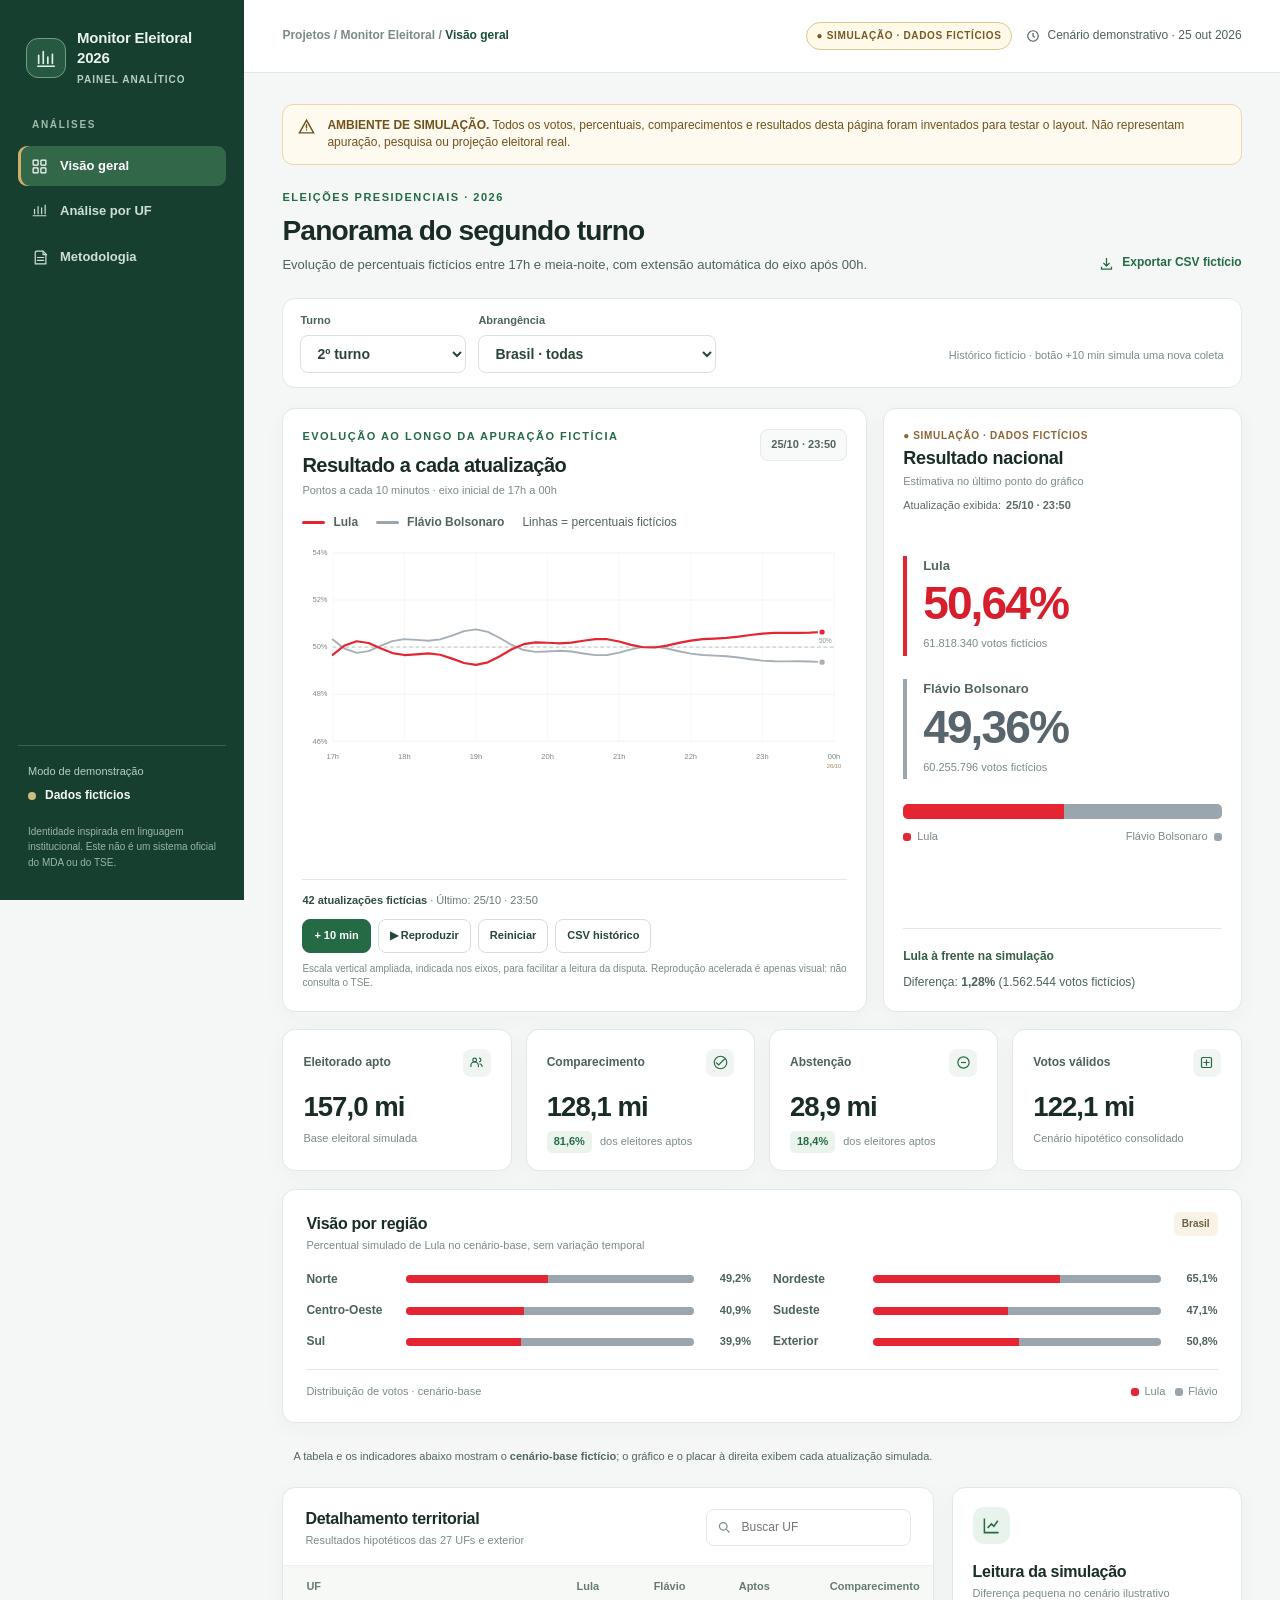
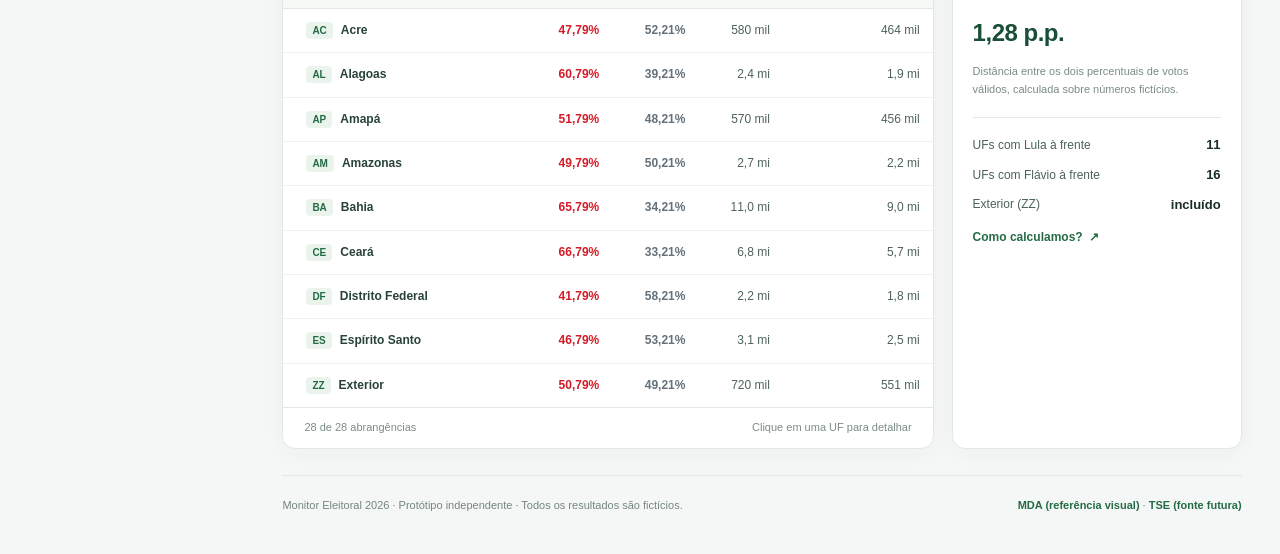
==== site/prototipo-simulacao.html @ 465326cf "feat(ui): protótipo com gráfico temporal e placar lateral, dados fictícios" ====
<!doctype html>
<html lang="pt-BR">
<head>
  <meta charset="utf-8">
  <meta name="viewport" content="width=device-width,initial-scale=1">
  <meta name="color-scheme" content="light">
  <meta name="description" content="Protótipo demonstrativo e independente de painel de simulação eleitoral. Dados totalmente fictícios.">
  <title>Monitor Eleitoral 2026 — Protótipo de simulação</title>
  <style>
    :root {
      --green-950:#103629; --green-900:#173f30; --green-800:#194e37; --green-700:#246b45;
      --green-100:#e8f3eb; --bg:#f5f7f6; --surface:#fff; --ink:#192c26; --ink-2:#4c6259;
      --quiet:#7b8c83; --border:#e0e9e3; --blue:#E52532; --blue-soft:#fff0f1;
      --amber:#9BA5AD; --amber-soft:#f1f3f4; --ochre:#c89845; --warning:#835e24;
      --shadow:0 5px 22px rgba(24,58,42,.035); --radius:13px;
    }
    * { box-sizing:border-box }
    html { scroll-behavior:smooth }
    body { margin:0; background:var(--bg); font-family:Rawline,"Segoe UI",Arial,Helvetica,sans-serif; color:var(--ink); line-height:1.45; font-size:14px; }
    a { color:inherit; }
    button,select,input { font:inherit; }
    button { cursor:pointer; }
    button:focus-visible,select:focus-visible,input:focus-visible,a:focus-visible { outline:3px solid #e0ac45; outline-offset:3px; }
    [hidden] { display:none!important }
    .layout { display:grid; grid-template-columns:244px minmax(0,1fr); min-height:100vh; }
    .sidebar { background:var(--green-900); color:#e9f3ed; padding:28px 18px 20px; position:sticky; top:0; height:100vh; display:flex; flex-direction:column; gap:28px; }
    .brand { display:flex; align-items:center; gap:11px; padding:0 8px; text-decoration:none; }
    .brand-icon { border:1px solid #719f81; background:#275942; border-radius:12px; display:grid; place-items:center; height:40px; width:40px; color:#dff5e5; flex-shrink:0; }
    .brand-name { font-weight:750; font-size:15px; line-height:1.22; letter-spacing:-.2px; }
    .brand-meta { color:#b5cfc0; font-size:10px; font-weight:600; text-transform:uppercase; letter-spacing:1px; margin-top:4px; }
    .nav-group-title { padding:0 14px; font-size:10px; letter-spacing:1.7px; text-transform:uppercase; color:#a1bdab; font-weight:750; margin:3px 0 13px; }
    .nav-items { display:flex; flex-direction:column; gap:5px; }
    .nav-btn { width:100%; display:flex; align-items:center; gap:12px; border:0; border-radius:9px; background:transparent; padding:11px 13px; color:#cfdfd3; text-align:left; transition:background .15s; font-weight:600; font-size:13px; }
    .nav-btn svg { width:17px; height:17px; stroke-width:1.7; flex-shrink:0; }
    .nav-btn:hover { background:#285640; }
    .nav-btn.active { background:#326749; color:white; box-shadow:inset 3px 0 #d0b16a; }
    .side-bottom { margin-top:auto; border-top:1px solid #3b6350; padding:18px 10px 0; }
    .side-tiny { color:#b7d1bf; font-size:11px; margin:0 0 7px; }
    .side-source { display:flex; gap:9px; align-items:center; color:#f6faf7; font-size:12px; font-weight:650; }
    .source-dot { height:8px; width:8px; border-radius:50%; background:#d1bd7c; display:inline-block; }
    .sidebar-foot { font-size:10px; color:#9ab6a5; line-height:1.55; margin-top:19px; }
    .main { min-width:0; }
    .topbar { display:flex; align-items:center; justify-content:space-between; min-height:73px; gap:12px; padding:18px clamp(18px,3vw,42px); background:#fff; border-bottom:1px solid var(--border); }
    .crumb { font-size:12px; color:var(--quiet); font-weight:600; }
    .crumb b { color:var(--green-800); }
    .top-actions { display:flex; align-items:center; gap:14px; flex-wrap:wrap; }
    .mock-pill { border:1px solid #dec78c; background:#fff9e9; color:#785922; padding:6px 10px; border-radius:50px; font-size:10px; font-weight:850; letter-spacing:.65px; white-space:nowrap; }
    .time { display:flex; gap:7px; align-items:center; color:var(--ink-2); font-size:12px; white-space:nowrap; }
    .time svg { width:14px; height:14px; }
    .container { max-width:1540px; margin:0 auto; padding:31px clamp(18px,3vw,42px) 40px; }
    .fake-alert { display:flex; align-items:flex-start; gap:12px; background:#fffaf0; border:1px solid #ebd7aa; padding:12px 15px; border-radius:11px; margin-bottom:25px; color:#70521b; font-size:12px; }
    .fake-alert svg { flex-shrink:0; margin-top:1px; width:17px; height:17px; }
    .fake-alert strong { font-weight:800; }
    .heading-row { display:flex; justify-content:space-between; gap:18px; align-items:end; margin-bottom:23px; }
    .eyebrow { color:var(--green-700); font-size:11px; text-transform:uppercase; letter-spacing:1.5px; font-weight:850; margin:0 0 8px; }
    h1 { font-size:clamp(23px,2.2vw,31px); letter-spacing:-.85px; line-height:1.18; margin:0 0 9px; font-weight:770; }
    .heading-sub { color:var(--ink-2); font-size:13px; margin:0; max-width:680px; }
    .head-link { display:flex; align-items:center; gap:8px; text-decoration:none; color:var(--green-700); font-weight:750; white-space:nowrap; font-size:12px; padding-bottom:3px; }
    .head-link:hover { text-decoration:underline; }
    .filters { display:flex; align-items:end; justify-content:space-between; gap:11px; padding:14px 17px; border:1px solid var(--border); background:#fff; border-radius:var(--radius); margin-bottom:20px; flex-wrap:wrap; }
    .fields { display:flex; flex-wrap:wrap; gap:12px; align-items:end; }
    .field { display:flex; flex-direction:column; gap:6px; }
    .field label { color:var(--ink-2); font-size:11px; font-weight:700; }
    .field select { min-width:166px; border:1px solid #d9e3dc; border-radius:8px; height:38px; padding:0 35px 0 12px; font-weight:650; color:#2a4537; background:#fff; }
    .filter-note { color:var(--quiet); font-size:11px; padding-bottom:9px; text-align:right; }
    .kpi-grid { display:grid; grid-template-columns:repeat(4,minmax(0,1fr)); gap:14px; margin-bottom:18px; }
    .panel { background:var(--surface); border:1px solid var(--border); border-radius:var(--radius); box-shadow:var(--shadow); min-width:0; }
    .kpi { padding:19px 20px 17px; min-height:134px; }
    .kpi-top { display:flex; align-items:center; justify-content:space-between; gap:12px; margin-bottom:14px; }
    .kpi-label { color:var(--ink-2); font-size:12px; font-weight:700; }
    .kpi-icon { width:28px; height:28px; display:grid; place-items:center; background:#f0f5f1; border-radius:8px; color:var(--green-700); }
    .kpi-icon svg { height:15px; width:15px; }
    .kpi-number { font-size:clamp(25px,2.15vw,33px); font-weight:780; letter-spacing:-.95px; font-variant-numeric:tabular-nums; line-height:1.15; }
    .kpi-bottom { margin-top:8px; display:flex; gap:8px; align-items:center; color:var(--quiet); font-size:11px; }
    .mini-pill { background:#eaf4ed; color:#246b45; padding:3px 7px; border-radius:5px; font-weight:800; white-space:nowrap; }
    .upper-grid { display:grid; grid-template-columns:minmax(0,1.48fr) minmax(300px,1fr); gap:18px; margin-bottom:18px; }
    .panel-inner { padding:22px 23px; }
    .section-top { display:flex; align-items:flex-start; justify-content:space-between; gap:12px; margin-bottom:19px; }
    h2 { font-size:16px; margin:0 0 3px; font-weight:770; letter-spacing:-.27px; }
    .subtitle { font-size:11px; color:var(--quiet); margin:0; }
    .tiny-pill { display:inline-flex; align-items:center; gap:5px; color:#6e6142; background:#f9f3e7; padding:5px 8px; border-radius:6px; font-size:10px; font-weight:800; white-space:nowrap; }
    .candidate-compare { display:grid; grid-template-columns:1fr 1fr; gap:19px; margin:26px 0 22px; }
    .candidate { position:relative; padding-left:14px; border-left:3px solid var(--blue); }
    .candidate.flavio { border-color:var(--amber); }
    .candidate-name { color:var(--ink-2); font-size:12px; font-weight:700; margin:0 0 4px; }
    .candidate-pct { font-size:clamp(29px,3.4vw,43px); line-height:1.2; letter-spacing:-1.6px; font-weight:780; font-variant-numeric:tabular-nums; }
    .candidate-votes { font-size:11px; color:var(--quiet); margin-top:5px; }
    .candidate-flash { display:inline-flex; font-size:10px; color:var(--green-700); background:#e8f3eb; border-radius:4px; padding:2px 5px; font-weight:850; margin-left:7px; vertical-align:middle; letter-spacing:0; }
    .share-bar { height:18px; background:#eef2ef; display:flex; overflow:hidden; border-radius:5px; box-shadow:inset 0 0 0 1px #e8eae9; }
    .share-left { height:100%; background:var(--blue); transition:width .35s ease; }
    .share-right { height:100%; background:var(--amber); flex:1; }
    .share-labels { display:flex; justify-content:space-between; margin:8px 0 0; color:var(--quiet); font-size:11px; }
    .share-labels span { display:flex; align-items:center; gap:6px; }
    .legend-dot { width:8px; height:8px; border-radius:3px; display:inline-block; background:var(--blue); }
    .legend-dot.amber { background:var(--amber); }
    .result-footer { margin-top:20px; border-top:1px solid var(--border); padding-top:15px; display:flex; flex-wrap:wrap; gap:12px; justify-content:space-between; color:var(--ink-2); font-size:12px; }
    .lead-note { font-weight:750; color:var(--green-700); }
    .gap-value { font-variant-numeric:tabular-nums; font-weight:750; }
    .region-bars { display:flex; flex-direction:column; gap:17px; margin-top:3px; }
    .region-row { display:grid; grid-template-columns:105px minmax(0,1fr) 69px; gap:12px; align-items:center; }
    .region-name { font-size:12px; font-weight:650; color:var(--ink-2); }
    .region-track { height:8px; border-radius:8px; background:#edf1ee; overflow:hidden; display:flex; }
    .region-track>span { display:block; height:100%; background:var(--blue); }
    .region-track>i { display:block; flex:1; background:var(--amber); }
    .region-pct { font-size:11px; color:var(--ink-2); font-variant-numeric:tabular-nums; text-align:right; font-weight:750; }
    .region-foot { display:flex; gap:8px; align-items:center; justify-content:space-between; margin-top:22px; border-top:1px solid var(--border); padding-top:17px; color:var(--quiet); font-size:11px; }
    .region-dots { display:flex; align-items:center; gap:10px; }
    .region-dots span { display:flex; gap:5px; align-items:center; }
    .bottom-grid { display:grid; grid-template-columns:minmax(0,1fr) 290px; gap:18px; margin-bottom:18px; }
    .table-panel { overflow:hidden; }
    .table-heading { padding:19px 22px 16px; display:flex; gap:15px; justify-content:space-between; align-items:center; }
    .table-actions { display:flex; align-items:center; gap:8px; }
    .search-wrap { display:flex; align-items:center; gap:8px; border:1px solid var(--border); border-radius:8px; background:white; padding:0 10px; height:37px; }
    .search-wrap svg { color:var(--quiet); width:15px; height:15px; }
    .search-wrap input { width:160px; outline:none; border:0; font-size:12px; color:var(--ink); }
    .btn { border:1px solid #cbdacf; color:var(--green-800); background:#fff; border-radius:8px; min-height:37px; padding:0 12px; display:inline-flex; align-items:center; justify-content:center; gap:8px; font-weight:750; font-size:12px; text-decoration:none; white-space:nowrap; }
    .btn:hover { background:#f0f6f1; }
    .btn svg { width:15px; height:15px; }
    .btn-primary { background:var(--green-700); color:#fff; border-color:var(--green-700); }
    .btn-primary:hover { background:var(--green-800); }
    .table-scroll { max-height:442px; overflow:auto; scrollbar-color:#c6d8cc transparent; }
    table { border-collapse:separate; border-spacing:0; width:100%; font-size:12px; }
    thead { position:sticky; top:0; z-index:2; }
    th { white-space:nowrap; text-align:right; background:#f7f9f7; border-top:1px solid #edf0ee; border-bottom:1px solid var(--border); padding:13px 13px; color:#667b70; font-weight:760; font-size:11px; }
    th:first-child,td:first-child { text-align:left; padding-left:23px; }
    td { white-space:nowrap; text-align:right; padding:13px 13px; border-bottom:1px solid #edf0ee; color:var(--ink-2); font-variant-numeric:tabular-nums; }
    tr:last-child td { border-bottom:0; }
    tbody tr { cursor:pointer; }
    tbody tr:hover, tbody tr.is-selected { background:#f3f8f4; }
    tbody tr.is-selected td:first-child { box-shadow:inset 3px 0 var(--green-700); }
    .uf-badge { font-size:10px; color:var(--green-700); background:#eaf3ec; border-radius:4px; padding:3px 6px; font-weight:850; margin-right:8px; }
    .uf-name { color:#284238; font-weight:720; }
    .text-blue { color:#D51B28; font-weight:750; }
    .text-amber { color:#64717A; font-weight:750; }
    .table-end { padding:12px 21px; display:flex; justify-content:space-between; border-top:1px solid var(--border); color:var(--quiet); font-size:11px; }
    .side-card { padding:19px 20px; }
    .info-swatch { width:37px; height:37px; display:grid; place-items:center; border-radius:11px; background:var(--green-100); color:var(--green-700); margin-bottom:16px; }
    .info-swatch svg { width:19px; height:19px; }
    .note-stat { font-size:24px; color:var(--green-800); font-weight:770; margin:14px 0 0; letter-spacing:-.5px; }
    .mini-split { margin-top:15px; display:flex; flex-direction:column; gap:11px; }
    .mini-row { display:flex; gap:8px; align-items:center; justify-content:space-between; color:var(--ink-2); font-size:12px; }
    .mini-row strong { color:var(--ink); font-size:13px; }
    .divider { height:1px; background:var(--border); margin:18px 0; }
    .info-text { color:var(--quiet); font-size:11px; line-height:1.7; }
    .info-link { display:inline-flex; align-items:center; gap:6px; font-size:12px; color:var(--green-700); font-weight:800; border:0; background:none; padding:0; margin-top:14px; }
    .info-link:hover { text-decoration:underline; }
    .footer { display:flex; flex-wrap:wrap; justify-content:space-between; align-items:center; gap:12px; margin-top:26px; color:#74867d; font-size:11px; border-top:1px solid var(--border); padding-top:22px; }
    .footer a { text-decoration:none; color:var(--green-700); font-weight:720; }
    .footer a:hover { text-decoration:underline; }
    .muted-card { border:1px solid #e7ece8; background:#f9fbf9; padding:15px; border-radius:9px; }
    .explainer { display:grid; grid-template-columns:repeat(3,minmax(0,1fr)); gap:15px; }
    .explainer .panel { padding:25px; }
    .number { color:var(--green-700); font-size:11px; font-weight:850; letter-spacing:1.3px; margin-bottom:20px; }
    .explainer h3 { font-size:16px; margin:0 0 10px; }
    .explainer p { font-size:13px; color:var(--ink-2); margin:0; line-height:1.65; }
    .method-note { padding:26px; margin-top:18px; }
    .method-note p { color:var(--ink-2); line-height:1.7; margin:0 0 12px; }
    .method-note code { color:#15573a; background:#edf5ee; border-radius:4px; padding:3px 5px; }
    .view-title { margin-bottom:21px; }
    .view-title h1 { margin-bottom:7px; }
    .table-full .table-scroll { max-height:none; }
    .table-full .table-actions { flex-wrap:wrap; }
    .mobile-nav { display:none; }
    @media(max-width:1240px){ .layout { grid-template-columns:215px minmax(0,1fr); } .bottom-grid { grid-template-columns:1fr; } .side-card { display:grid; grid-template-columns:1fr 1fr; gap:0 24px; align-items:start; } .side-card .info-swatch { display:none; } .side-card h2, .side-card .subtitle { grid-column:1/-1; } .region-row {grid-template-columns:85px minmax(0,1fr) 63px; gap:9px;} }
    @media(max-width:1050px){ .sidebar{display:none} .layout{display:block} .mobile-nav {display:flex; background:var(--green-900); gap:5px; padding:8px 15px; justify-content:center;} .mobile-nav button { flex:1; color:#ddf0e3; padding:10px 5px; font-size:12px; border:0; background:transparent; border-radius:8px; font-weight:700; } .mobile-nav button.active {background:#326749;color:#fff;} .upper-grid{grid-template-columns:1fr 1fr;} }
    @media(max-width:800px){ .kpi-grid {grid-template-columns:repeat(2,minmax(0,1fr));} .upper-grid {grid-template-columns:1fr;} .container{padding-top:23px;} .topbar {min-height:62px;} .heading-row{align-items:start;} .filter-note{padding-bottom:0;} .explainer{grid-template-columns:1fr;} }
    @media(max-width:560px){ .topbar{padding:13px 17px;} .time{display:none;} .container{padding:20px 15px 30px;} .heading-row {display:block;} .head-link {margin-top:13px;} .filters{padding:13px;} .fields{width:100%;} .field{flex:1;} .field select{min-width:0;width:100%;} .field.turn-field { flex-basis:40%; } .field.uf-field {flex-basis:40%;} .filter-note {text-align:left;} .kpi-grid{gap:9px;} .kpi {padding:15px 12px; min-height:120px;} .kpi-number {font-size:26px;} .panel-inner {padding:19px 16px;} .candidate-compare {gap:9px;} .candidate {padding-left:10px;} .candidate-pct{font-size:31px;} .candidate-flash{display:block;width:max-content;margin:4px 0 0;} .table-heading {display:block; padding:18px 16px;} .table-actions {margin-top:14px;} .search-wrap{flex:1;} .search-wrap input{width:100%;} .table-end {gap:15px;} .side-card {display:block;} .footer {font-size:10px;} .heading-sub{font-size:12px;} }
    @media(prefers-reduced-motion:reduce){*,*::before,*::after{transition:none!important; scroll-behavior:auto!important}}

    /* Versão 2 — histórico como elemento principal; resultado à direita */
    .upper-grid.main-focus { grid-template-columns:minmax(0,1.92fr) minmax(325px,.9fr); align-items:stretch; gap:16px; margin-bottom:17px; }
    .timeline-panel,.snapshot-panel { padding:24px 26px 21px; }
    .timeline-panel .section-top { margin-bottom:10px; }
    .timeline-panel h2 { font-size:20px; font-weight:790; letter-spacing:-.5px; }
    .timeline-heading { display:flex; align-items:flex-start; justify-content:space-between; gap:14px; }
    .mini-time { border:1px solid #e6ebe7; background:#f8faf9; color:#52655c; border-radius:8px; padding:7px 10px; white-space:nowrap; font-size:11px; font-weight:700; }
    .timeline-legend { display:flex; flex-wrap:wrap; gap:18px; margin:15px 0 0; align-items:center; color:#52655c; font-size:12px; }
    .timeline-legend .series-label { display:inline-flex; align-items:center; gap:8px; font-weight:720; }
    .series-stroke { width:23px; height:0; border-top:3px solid var(--blue); border-radius:4px; }
    .series-stroke.gray { border-color:var(--amber); }
    .chart-frame { position:relative; margin:8px 0 2px; min-height:338px; user-select:none; }
    #trend-svg { width:100%; height:auto; display:block; overflow:visible; touch-action:pan-y; }
    .chart-tip { position:absolute; z-index:8; min-width:155px; background:#20362d; border-radius:9px; padding:11px 13px; color:#fff; font-size:12px; box-shadow:0 8px 24px #192c2650; pointer-events:none; text-align:left; line-height:1.65; }
    .chart-tip strong { font-size:12px; }
    .chart-tip .red-n { color:#FF6A73; font-weight:800; }
    .chart-tip .gray-n { color:#DDE2E6; font-weight:800; }
    .trend-utilities { display:flex; flex-wrap:wrap; justify-content:space-between; align-items:center; gap:10px; padding-top:13px; border-top:1px solid var(--border); }
    .trend-utilities .update-status { font-size:11px; color:#6a7b72; }
    .trend-utilities .update-status b { color:#314c3e; }
    .timeline-buttons { display:flex; flex-wrap:wrap; gap:7px; }
    .tool-btn { border:1px solid #d5dfd9; background:white; color:#254536; border-radius:8px; padding:8px 11px; font-size:11px; font-weight:760; min-height:34px; transition:background .13s; }
    .tool-btn:hover { background:#edf4ef; }
    .tool-btn.primary { color:#fff; background:var(--green-700); border-color:var(--green-700); }
    .tool-btn.primary:hover { background:var(--green-800); }
    .trend-explain { font-size:10px; color:#7c8b82; margin:9px 0 0; }
    .snapshot-panel { display:flex; flex-direction:column; }
    .snapshot-panel h2 { font-size:18px; }
    .snapshot-time { display:inline-flex; align-items:center; color:#5c6b63; font-size:11px; margin-top:8px; }
    .snapshot-result { display:flex; flex-direction:column; margin-top:22px; gap:0; }
    .snapshot-candidate { border-left:4px solid var(--blue); padding:1px 0 4px 16px; margin-bottom:23px; }
    .snapshot-candidate.flavio { border-color:var(--amber); }
    .snapshot-candidate .candidate-name { color:#53665b; font-size:13px; margin-bottom:3px; }
    .snapshot-candidate .candidate-pct { font-size:clamp(34px,3.6vw,54px); line-height:1.1; letter-spacing:-1.9px; }
    .snapshot-candidate.lula .candidate-pct { color:#D71E2C; }
    .snapshot-candidate.flavio .candidate-pct { color:#59656d; }
    .snapshot-candidate .candidate-votes { font-size:11px; margin-top:7px; }
    .snapshot-panel .share-bar { height:15px; margin-top:2px; }
    .snapshot-panel .share-labels { margin-top:10px; }
    .snapshot-panel .result-footer { display:flex; flex-direction:column; align-items:flex-start; gap:8px; font-size:12px; margin-top:auto; padding-top:19px; }
    .snapshot-panel .lead-note { color:#355e43; }
    .sim-status { margin:0 0 2px; font-size:10px; letter-spacing:.65px; color:#8d6534; font-weight:800; }
    .regions-panel { margin-bottom:18px; }
    .regions-panel .region-bars { display:grid; grid-template-columns:repeat(3,minmax(0,1fr)); column-gap:22px; row-gap:14px; }
    .regions-panel .region-row { grid-template-columns:90px minmax(45px,1fr) 47px; gap:10px; }
    .regions-panel .region-foot { padding-top:14px; margin-top:18px; }
    .regions-panel .section-top { margin-bottom:17px; }
    .kpi-grid { margin-bottom:18px; }
    .data-context { border-radius:8px; background:#f4f7f5; color:#53675c; font-size:11px; padding:8px 11px; margin-bottom:14px; }
    .section-top .small-remark {color:#89968e;font-size:11px;}
    @media(max-width:1350px) {
      .upper-grid.main-focus { grid-template-columns:minmax(0,1.55fr) minmax(300px,.95fr); }
      .timeline-panel,.snapshot-panel { padding:20px 19px; }
      .regions-panel .region-bars {grid-template-columns:repeat(2,minmax(0,1fr));}
    }
    @media(max-width:1050px) {
      .upper-grid.main-focus { grid-template-columns:minmax(0,1.65fr) minmax(285px,1fr); }
      .chart-frame{min-height:auto;}
    }
    @media(max-width:790px) {
      .upper-grid.main-focus {grid-template-columns:1fr;}
      .snapshot-panel .snapshot-result {display:grid;grid-template-columns:1fr 1fr;gap:14px;}
      .snapshot-candidate {margin-bottom:17px;}
      .regions-panel .region-bars {grid-template-columns:1fr 1fr;}
    }
    @media(max-width:560px) {
      .timeline-panel,.snapshot-panel {padding:19px 16px;}
      .chart-frame {margin:9px -6px 3px;}
      .timeline-panel h2 {font-size:18px;}
      .mini-time {display:none;}
      .trend-utilities{align-items:flex-start;}
      .timeline-buttons {width:100%;}
      .timeline-buttons .tool-btn {flex:1;min-height:40px;}
      .regions-panel .region-bars {grid-template-columns:1fr;}
      .snapshot-candidate .candidate-pct {font-size:35px;}
      .snapshot-candidate .candidate-votes {font-size:10px;}
      .snapshot-panel .snapshot-result {gap:9px;}
    }
  </style>
</head>
<body>
  <div class="layout">
    <aside class="sidebar" aria-label="Navegação do projeto">
      <a class="brand" href="#inicio" data-goto="geral" aria-label="Monitor Eleitoral, voltar à visão geral">
        <span class="brand-icon">
          <svg viewBox="0 0 24 24" width="22" height="22" fill="none" stroke="currentColor" stroke-width="1.8" stroke-linecap="round" stroke-linejoin="round" aria-hidden="true"><path d="M4 18V9m5 9V5m5 13v-7m5 7V8"/><path d="M3 21h18"/></svg>
        </span>
        <span><span class="brand-name">Monitor Eleitoral<br>2026</span><span class="brand-meta" style="display:block">Painel analítico</span></span>
      </a>
      <nav aria-label="Páginas do monitor">
        <p class="nav-group-title">Análises</p>
        <div class="nav-items">
          <button class="nav-btn active" type="button" data-view="geral">
            <svg viewBox="0 0 24 24" fill="none" stroke="currentColor" stroke-linecap="round" stroke-linejoin="round" aria-hidden="true"><rect x="3" y="3" width="7" height="7" rx="1"/><rect x="14" y="3" width="7" height="7" rx="1"/><rect x="3" y="14" width="7" height="7" rx="1"/><rect x="14" y="14" width="7" height="7" rx="1"/></svg>
            Visão geral
          </button>
          <button class="nav-btn" type="button" data-view="ufs">
            <svg viewBox="0 0 24 24" fill="none" stroke="currentColor" stroke-linecap="round" stroke-linejoin="round" aria-hidden="true"><path d="M3 18h18M5 15V9m5 6V5m5 10V7m5 8V3"/></svg>
            Análise por UF
          </button>
          <button class="nav-btn" type="button" data-view="metodologia">
            <svg viewBox="0 0 24 24" fill="none" stroke="currentColor" stroke-linecap="round" stroke-linejoin="round" aria-hidden="true"><path d="M8 3h9l4 4v14H6V5a2 2 0 0 1 2-2z"/><path d="M17 3v5h5M9 12h9M9 16h9"/></svg>
            Metodologia
          </button>
        </div>
      </nav>
      <div class="side-bottom">
        <p class="side-tiny">Modo de demonstração</p>
        <span class="side-source"><span class="source-dot"></span> Dados fictícios</span>
        <p class="sidebar-foot">Identidade inspirada em linguagem institucional. Este não é um sistema oficial do MDA ou do TSE.</p>
      </div>
    </aside>

    <div class="main" id="inicio">
      <header class="topbar">
        <div class="crumb">Projetos <span aria-hidden="true">/</span> Monitor Eleitoral <span aria-hidden="true">/</span> <b id="breadcrumb">Visão geral</b></div>
        <div class="top-actions">
          <span class="mock-pill">● SIMULAÇÃO · DADOS FICTÍCIOS</span>
          <span class="time"><svg viewBox="0 0 24 24" fill="none" stroke="currentColor" stroke-width="2" aria-hidden="true"><circle cx="12" cy="12" r="9"/><path d="M12 7v5l3 2"/></svg> Cenário demonstrativo · 25 out 2026</span>
        </div>
      </header>
      <nav class="mobile-nav" aria-label="Navegação móvel">
        <button type="button" class="active" data-view="geral">Visão geral</button>
        <button type="button" data-view="ufs">Por UF</button>
        <button type="button" data-view="metodologia">Metodologia</button>
      </nav>
      <main class="container">
        <div class="fake-alert" role="status">
          <svg viewBox="0 0 24 24" fill="none" stroke="currentColor" stroke-width="2" stroke-linecap="round" aria-hidden="true"><path d="m12 3 10 18H2L12 3z"/><path d="M12 9v5m0 3h.01"/></svg>
          <span><strong>AMBIENTE DE SIMULAÇÃO.</strong> Todos os votos, percentuais, comparecimentos e resultados desta página foram inventados para testar o layout. Não representam apuração, pesquisa ou projeção eleitoral real.</span>
        </div>

        <section class="page-view" id="view-geral" aria-labelledby="title-geral">
          <div class="heading-row">
            <div>
              <p class="eyebrow">Eleições presidenciais · 2026</p>
              <h1 id="title-geral">Panorama do segundo turno</h1>
              <p class="heading-sub">Evolução de percentuais fictícios entre 17h e meia-noite, com extensão automática do eixo após 00h.</p>
            </div>
            <a class="head-link" href="#" id="download-link" data-csv="true">
              <svg viewBox="0 0 24 24" width="15" height="15" fill="none" stroke="currentColor" stroke-width="2" aria-hidden="true"><path d="M12 3v13m-5-5 5 5 5-5M4 17v4h16v-4"/></svg>
              Exportar CSV fictício
            </a>
          </div>
          <div class="filters" role="group" aria-label="Filtros da simulação">
            <div class="fields">
              <div class="field turn-field"><label for="turno">Turno</label><select id="turno"><option value="2">2º turno</option></select></div>
              <div class="field uf-field"><label for="uf">Abrangência</label><select id="uf"><option value="BR">Brasil · todas</option></select></div>
            </div>
            <div class="filter-note">Histórico fictício · botão +10 min simula uma nova coleta</div>
          </div>
          <div class="upper-grid main-focus" aria-label="Painel principal da simulação">
            <article class="panel timeline-panel" aria-labelledby="timeline-title">
              <div class="timeline-heading">
                <div>
                  <p class="eyebrow" style="margin-bottom:6px">Evolução ao longo da apuração fictícia</p>
                  <h2 id="timeline-title">Resultado a cada atualização</h2>
                  <p class="subtitle">Pontos a cada 10 minutos · eixo inicial de 17h a 00h</p>
                </div>
                <span class="mini-time" id="chart-last">25/10 · 23:50</span>
              </div>
              <div class="timeline-legend">
                <span class="series-label"><span class="series-stroke"></span> Lula</span>
                <span class="series-label"><span class="series-stroke gray"></span> Flávio Bolsonaro</span>
                <span class="small-remark">Linhas = percentuais fictícios</span>
              </div>
              <div class="chart-frame" id="trend-wrapper">
                <svg id="trend-svg" viewBox="0 0 940 400" aria-label="Evolução fictícia dos percentuais de ambos os candidatos ao longo da apuração" role="img"></svg>
                <div class="chart-tip" id="trend-tip" hidden></div>
              </div>
              <div class="trend-utilities">
                <span class="update-status"><b id="point-count">42 pontos simulados</b> · Último: <span id="last-update">23:50</span></span>
                <div class="timeline-buttons">
                  <button class="tool-btn primary" id="add-update" type="button" title="Acrescentar uma atualização fictícia de 10 minutos">+ 10 min</button>
                  <button class="tool-btn" id="autoplay" type="button" aria-pressed="false" title="Reprodução acelerada, apenas demonstrativa">▶ Reproduzir</button>
                  <button class="tool-btn" id="reset-trend" type="button">Reiniciar</button>
                  <button class="tool-btn" id="export-trend" type="button">CSV histórico</button>
                </div>
              </div>
              <p class="trend-explain">Escala vertical ampliada, indicada nos eixos, para facilitar a leitura da disputa. Reprodução acelerada é apenas visual: não consulta o TSE.</p>
            </article>
            <article class="panel snapshot-panel" aria-labelledby="comparison-title">
              <div class="section-top">
                <div>
                  <p class="sim-status">● SIMULAÇÃO · DADOS FICTÍCIOS</p>
                  <h2 id="comparison-title">Resultado nacional</h2>
                  <p class="subtitle">Estimativa no último ponto do gráfico</p>
                  <span class="snapshot-time">Atualização exibida: <strong id="snapshot-time" style="margin-left:5px">25/10 · 23:50</strong></span>
                </div>
              </div>
              <div class="snapshot-result">
                <div class="snapshot-candidate lula"><div class="candidate-name">Lula</div><div class="candidate-pct" id="lula-pct">—</div><div class="candidate-votes" id="lula-votes">— votos fictícios</div></div>
                <div class="snapshot-candidate flavio"><div class="candidate-name">Flávio Bolsonaro</div><div class="candidate-pct" id="flavio-pct">—</div><div class="candidate-votes" id="flavio-votes">— votos fictícios</div></div>
              </div>
              <div class="share-bar" role="img" aria-label="Distribuição ilustrativa dos votos válidos" id="share-chart"><span class="share-left" id="share-left" style="width:50%"></span><span class="share-right"></span></div>
              <div class="share-labels"><span><i class="legend-dot"></i> Lula</span><span>Flávio Bolsonaro <i class="legend-dot amber"></i></span></div>
              <div class="result-footer"><span id="leader-label" class="lead-note">—</span><span>Diferença: <span class="gap-value" id="gap-pp">—</span> <span id="gap-votos">(— votos)</span></span></div>
            </article>
          </div>
          <div class="kpi-grid" aria-label="Indicadores de participação eleitoral fictícios">
            <article class="panel kpi"><div class="kpi-top"><span class="kpi-label">Eleitorado apto</span><span class="kpi-icon"><svg viewBox="0 0 24 24" fill="none" stroke="currentColor" stroke-width="1.9" aria-hidden="true"><circle cx="9" cy="8" r="3"/><path d="M3 19v-2a6 6 0 0 1 12 0v2M16 5a3 3 0 0 1 0 6m1 3a5 5 0 0 1 4 5"/></svg></span></div><div class="kpi-number" id="kpi-apt">—</div><div class="kpi-bottom">Base eleitoral simulada</div></article>
            <article class="panel kpi"><div class="kpi-top"><span class="kpi-label">Comparecimento</span><span class="kpi-icon"><svg viewBox="0 0 24 24" fill="none" stroke="currentColor" stroke-width="1.9" aria-hidden="true"><path d="M5 12l4 4L19 6"/><circle cx="12" cy="12" r="10"/></svg></span></div><div class="kpi-number" id="kpi-comparecimento">—</div><div class="kpi-bottom"><span class="mini-pill" id="rate-comp">—</span> dos eleitores aptos</div></article>
            <article class="panel kpi"><div class="kpi-top"><span class="kpi-label">Abstenção</span><span class="kpi-icon"><svg viewBox="0 0 24 24" fill="none" stroke="currentColor" stroke-width="1.9" aria-hidden="true"><circle cx="12" cy="12" r="9"/><path d="M8 12h8"/></svg></span></div><div class="kpi-number" id="kpi-abst">—</div><div class="kpi-bottom"><span class="mini-pill" id="rate-abst">—</span> dos eleitores aptos</div></article>
            <article class="panel kpi"><div class="kpi-top"><span class="kpi-label">Votos válidos</span><span class="kpi-icon"><svg viewBox="0 0 24 24" fill="none" stroke="currentColor" stroke-width="1.9" aria-hidden="true"><rect x="4" y="4" width="16" height="16" rx="2"/><path d="M7 12h10M12 7v10"/></svg></span></div><div class="kpi-number" id="kpi-validos">—</div><div class="kpi-bottom">Cenário hipotético consolidado</div></article>
          </div>
          <article class="panel panel-inner regions-panel" aria-label="Resumo territorial do cenário fixo">
            <div class="section-top"><div><h2>Visão por região</h2><p class="subtitle">Percentual simulado de Lula no cenário-base, sem variação temporal</p></div><span class="tiny-pill">Brasil</span></div>
            <div class="region-bars" id="regions"></div>
            <div class="region-foot"><span>Distribuição de votos · cenário-base</span><span class="region-dots"><span><i class="legend-dot"></i>Lula</span><span><i class="legend-dot amber"></i>Flávio</span></span></div>
          </article>
          <div class="data-context">A tabela e os indicadores abaixo mostram o <b>cenário-base fictício</b>; o gráfico e o placar à direita exibem cada atualização simulada.</div>
          <div class="bottom-grid">
            <section class="panel table-panel" aria-labelledby="table-title"><div class="table-heading"><div><h2 id="table-title">Detalhamento territorial</h2><p class="subtitle">Resultados hipotéticos das 27 UFs e exterior</p></div><div class="table-actions"><div class="search-wrap"><svg viewBox="0 0 24 24" fill="none" stroke="currentColor" stroke-width="2" aria-hidden="true"><circle cx="10" cy="10" r="6"/><path d="m15 15 5 5"/></svg><input id="search-geral" placeholder="Buscar UF" aria-label="Buscar Unidade da Federação"></div></div></div><div class="table-scroll"><table><thead><tr><th>UF</th><th>Lula</th><th>Flávio</th><th>Aptos</th><th>Comparecimento</th></tr></thead><tbody id="tbody-geral"></tbody></table></div><div class="table-end"><span id="table-count">28 abrangências</span><span>Clique em uma UF para detalhar</span></div></section>
            <aside class="panel side-card"><div class="info-swatch"><svg viewBox="0 0 24 24" fill="none" stroke="currentColor" stroke-width="1.9" aria-hidden="true"><path d="M3 3v18h18M7 15l5-5 3 3 5-7"/></svg></div><h2>Leitura da simulação</h2><p class="subtitle">Diferença pequena no cenário ilustrativo</p><p class="note-stat" id="gap-card">— p.p.</p><p class="info-text">Distância entre os dois percentuais de votos válidos, calculada sobre números fictícios.</p><div class="divider"></div><div class="mini-split"><div class="mini-row"><span>UFs com Lula à frente</span><strong id="count-lula">—</strong></div><div class="mini-row"><span>UFs com Flávio à frente</span><strong id="count-flavio">—</strong></div><div class="mini-row"><span>Exterior (ZZ)</span><strong>incluído</strong></div></div><button class="info-link" type="button" data-goto="metodologia">Como calculamos? <span aria-hidden="true">↗</span></button></aside>
          </div>
        </section>

        <section class="page-view" id="view-ufs" hidden aria-labelledby="title-ufs">
          <div class="view-title"><p class="eyebrow">Análise territorial</p><h1 id="title-ufs">Comparação por Unidade da Federação</h1><p class="heading-sub">Pesquise e selecione qualquer UF para consultar os indicadores fictícios da simulação.</p></div>
          <section class="panel table-panel table-full"><div class="table-heading"><div><h2>As 28 abrangências eleitorais</h2><p class="subtitle">Votos válidos fictícios · clique em uma linha para exibir na visão geral</p></div><div class="table-actions"><div class="search-wrap"><svg viewBox="0 0 24 24" fill="none" stroke="currentColor" stroke-width="2" aria-hidden="true"><circle cx="10" cy="10" r="6"/><path d="m15 15 5 5"/></svg><input id="search-ufs" placeholder="Buscar estado / sigla" aria-label="Filtrar tabela de UFs"></div><button class="btn btn-primary" type="button" data-csv="true">Exportar CSV</button></div></div><div class="table-scroll"><table><thead><tr><th>UF</th><th>Lula (%)</th><th>Flávio (%)</th><th>Eleitorado apto</th><th>Comparecimento</th><th>Abstenção</th><th>Votos válidos</th></tr></thead><tbody id="tbody-ufs"></tbody></table></div><div class="table-end"><span id="full-count">28 abrangências</span><span>Simulação independente · dados inteiramente fictícios</span></div></section>
        </section>

        <section class="page-view" id="view-metodologia" hidden aria-labelledby="title-metodologia">
          <div class="view-title"><p class="eyebrow">Transparência e método</p><h1 id="title-metodologia">Metodologia do protótipo</h1><p class="heading-sub">Como os dados fictícios foram gerados e como será a integração com a fonte oficial.</p></div>
          <div class="explainer"><article class="panel"><div class="number">01 / DADOS</div><h3>Cenário 100% fictício</h3><p>Os volumes, percentuais e os pontos históricos de 10 em 10 minutos foram gerados localmente por regras determinísticas para simular uma disputa apertada. Não são resultado eleitoral, pesquisa ou projeção baseada em dados observados.</p></article><article class="panel"><div class="number">02 / CÁLCULOS</div><h3>Totais ponderados</h3><p>Comparecimento + abstenção = eleitorado apto. Os votos válidos são uma fração simulada dos presentes. O cenário-base nacional decorre da soma ponderada das 28 abrangências; o histórico visual usa pequenas oscilações determinísticas em torno desse cenário.</p></article><article class="panel"><div class="number">03 / PRÓXIMA FASE</div><h3>API e homologação</h3><p>A integração futura será em Python, com JSON oficial do TSE, validações e atualização via GitHub Actions. A publicação real dependerá da aprovação dos testes e da metodologia.</p></article></div>
          <div class="panel method-note"><h2>Regras de leitura</h2><p>Este painel é uma demonstração independente de interface. A curva temporal também é inteiramente inventada, com pontos espaçados a cada 10 minutos e extensão além de 00h. A vantagem simulada de Lula não deve ser interpretada como divulgação de vencedor, tendência, intenção de voto ou contagem realizada pelo TSE. A identidade remete a princípios de design institucional, sem usar logotipos ou afirmar endosso do MDA.</p><p><strong>Fórmulas ilustrativas:</strong> <code>comparecimento = eleitorado_apto × taxa_sintética</code> · <code>abstenção = aptos − comparecimento</code> · <code>% candidato = votos_do_candidato / votos_válidos × 100</code></p><p><strong>Origem futura dos dados reais:</strong> <a href="https://resultados.tse.jus.br/oficial/app/index.html" target="_blank" rel="noopener noreferrer">Portal de resultados do TSE</a>. Nenhuma requisição externa é realizada por este protótipo.</p><button type="button" class="btn" data-goto="geral">Voltar à visão geral</button></div>
        </section>

        <footer class="footer" id="footer"><span>Monitor Eleitoral 2026 · Protótipo independente · Todos os resultados são fictícios.</span><span><a href="https://www.gov.br/mda/pt-br" target="_blank" rel="noopener noreferrer">MDA (referência visual)</a> · <a href="https://resultados.tse.jus.br/oficial/app/index.html" target="_blank" rel="noopener noreferrer">TSE (fonte futura)</a></span></footer>
      </main>
    </div>
  </div>
  <script>
    'use strict';
    // Arquivo demonstrativo: todas as entradas e resultados abaixo são inventados.
    // Valores em milhões são pesos sintéticos, não uma cópia de estatísticas oficiais.
    const territories = [
      ['AC','Acre','Norte',.58,.49,.800],['AL','Alagoas','Nordeste',2.36,.62,.810],['AP','Amapá','Norte',.57,.53,.800],
      ['AM','Amazonas','Norte',2.68,.51,.803],['BA','Bahia','Nordeste',11.00,.67,.816],['CE','Ceará','Nordeste',6.83,.68,.828],
      ['DF','Distrito Federal','Centro-Oeste',2.22,.43,.824],['ES','Espírito Santo','Sudeste',3.05,.48,.813],['GO','Goiás','Centro-Oeste',5.10,.42,.821],
      ['MA','Maranhão','Nordeste',5.01,.66,.805],['MT','Mato Grosso','Centro-Oeste',2.45,.41,.821],['MS','Mato Grosso do Sul','Centro-Oeste',2.02,.43,.816],
      ['MG','Minas Gerais','Sudeste',16.12,.506,.822],['PA','Pará','Norte',6.13,.54,.813],['PB','Paraíba','Nordeste',3.13,.65,.822],
      ['PR','Paraná','Sul',8.48,.405,.820],['PE','Pernambuco','Nordeste',7.10,.66,.806],['PI','Piauí','Nordeste',2.57,.69,.815],
      ['RJ','Rio de Janeiro','Sudeste',12.82,.49,.800],['RN','Rio Grande do Norte','Nordeste',2.55,.64,.824],['RS','Rio Grande do Sul','Sul',8.60,.45,.818],
      ['RO','Rondônia','Norte',1.34,.39,.809],['RR','Roraima','Norte',.39,.38,.802],['SC','Santa Catarina','Sul',5.50,.36,.813],
      ['SP','São Paulo','Sudeste',34.80,.47,.820],['SE','Sergipe','Nordeste',1.70,.64,.823],['TO','Tocantins','Norte',1.18,.47,.816],
      ['ZZ','Exterior','Exterior',.72,.52,.765]
    ];
    const raw = territories.map(([uf,name,region,weight,lean,turnout],index)=>{
      const aptos=Math.round(weight*1000000);
      const comparecimento=Math.round(aptos*turnout);
      const abstencao=aptos-comparecimento;
      const rate=0.946+(index%6)*0.004;
      const validos=Math.round(comparecimento*rate);
      return {uf,name,region,aptos,comparecimento,abstencao,validos,lean};
    });
    // Recentrar as participações estaduais para que o agregado ponderado represente uma disputa apertada.
    const targetShare=0.5064;
    const weightedBase=raw.reduce((a,r)=>a+r.validos*r.lean,0)/raw.reduce((a,r)=>a+r.validos,0);
    const shift=targetShare-weightedBase;
    const records=raw.map(r=>{
      const lula=Math.round(r.validos*(r.lean+shift));
      const flavio=r.validos-lula;
      return {...r,lula,flavio,lulaPct:100*lula/r.validos,flavioPct:100*flavio/r.validos};
    });
    const regionOrder=['Norte','Nordeste','Centro-Oeste','Sudeste','Sul','Exterior'];
    const fmtNum = n => Number(n).toLocaleString('pt-BR',{maximumFractionDigits:0});
    const fmtPct = (n,d=2) => Number(n).toLocaleString('pt-BR',{minimumFractionDigits:d,maximumFractionDigits:d})+'%';
    const fmtCompact = n => n >= 1e6 ? (n/1e6).toLocaleString('pt-BR',{minimumFractionDigits:1,maximumFractionDigits:1})+' mi' : n>=1e3 ? (n/1e3).toLocaleString('pt-BR',{minimumFractionDigits:0,maximumFractionDigits:0})+' mil' : fmtNum(n);
    const aggregate = list=>{
      const s=list.reduce((a,r)=>{for(const key of ['aptos','comparecimento','abstencao','validos','lula','flavio'])a[key]+=r[key];return a;},{aptos:0,comparecimento:0,abstencao:0,validos:0,lula:0,flavio:0});
      s.lulaPct=s.validos?100*s.lula/s.validos:0;s.flavioPct=s.validos?100*s.flavio/s.validos:0;return s;
    };
    const country=aggregate(records);

    // Histórico completamente sintético: não representa apuração nem trajetória real.
    const START_MIN = 17 * 60;
    const BASE_END_MIN = 23 * 60 + 50;
    const STEP_MIN = 10;
    let historyMinutes = Array.from({length:(BASE_END_MIN-START_MIN)/STEP_MIN+1},(_,i)=>START_MIN+i*STEP_MIN);
    let playTimer = null;
    const hourLabel = minute => String(Math.floor(minute/60)%24).padStart(2,'0')+':'+String(minute%60).padStart(2,'0');
    const dateLabel = minute => (minute >= 24*60 ? '26/10' : '25/10')+' · '+hourLabel(minute);
    // Reprodutível e converge para 50,64% no último ponto predefinido.
    function chartShare(basePct, minute) {
      if(minute <= BASE_END_MIN) {
        const remaining = (BASE_END_MIN-minute)/(BASE_END_MIN-START_MIN);
        const t = (minute-START_MIN)/60;
        const drift = remaining*(-1.18 + .55*Math.sin(t*2.25+.4)+.27*Math.sin(t*5.3));
        return Math.min(99.5,Math.max(.5,basePct+drift));
      }
      const steps = (minute-BASE_END_MIN)/STEP_MIN;
      return Math.min(99.5,Math.max(.5,basePct+.12*Math.sin(steps*.75)+.045*Math.sin(steps*1.83)));
    }
    function currentData() {
      const base=selected==='BR'?country:aggregate(records.filter(r=>r.uf===selected));
      const minute=historyMinutes[historyMinutes.length-1];
      const lulaPct=chartShare(base.lulaPct,minute);
      const flavioPct=100-lulaPct;
      const lula=Math.round(base.validos*lulaPct/100);
      return {...base,lulaPct,flavioPct,lula,flavio:base.validos-lula,minute};
    }
    // Draw in pure SVG: offline, responsive, no external libraries.
    function renderTimeline() {
      const svg=$('trend-svg');
      const base=selected==='BR'?country:aggregate(records.filter(r=>r.uf===selected));
      const values=historyMinutes.map(minute=>({minute,lula:chartShare(base.lulaPct,minute)}));
      const W=940,H=400,L=53,R=22,T=24,B=51;
      const toMinute=minute=>(minute-START_MIN)/(Math.max(24*60,Math.ceil(values.at(-1).minute/60)*60)-START_MIN)*(W-L-R)+L;
      const endMin=Math.max(24*60,Math.ceil(values.at(-1).minute/60)*60);
      const all=values.flatMap(p=>[p.lula,100-p.lula]);
      const low=Math.max(0,Math.floor((Math.min(...all)-1.65)/2)*2);
      const high=Math.min(100,Math.ceil((Math.max(...all)+1.65)/2)*2);
      const minY=Math.min(low,high-4),maxY=Math.max(high,minY+4);
      const Y=p=>T+(maxY-p)/(maxY-minY)*(H-T-B);
      const X=toMinute;
      const chunks=[];
      for(let i=0;i<=4;i++){
        const pct=minY+(maxY-minY)*i/4,yy=Y(pct);
        chunks.push(`<line x1="${L}" y1="${yy.toFixed(2)}" x2="${W-R}" y2="${yy.toFixed(2)}" stroke="#E5EBE7" stroke-width="1"/><text x="${L-9}" y="${(yy+4).toFixed(2)}" text-anchor="end" fill="#7C8982" font-size="13">${pct.toFixed(pct%1?1:0)}%</text>`);
      }
      for(let minute=START_MIN;minute<=endMin;minute+=60){
        const xx=X(minute);
        chunks.push(`<line x1="${xx.toFixed(2)}" y1="${T}" x2="${xx.toFixed(2)}" y2="${H-B}" stroke="#F0F3F1" stroke-width="1"/>`);
        chunks.push(`<text x="${xx.toFixed(2)}" y="${H-20}" text-anchor="middle" fill="#7C8982" font-size="13">${hourLabel(minute).slice(0,2)}h</text>`);
        if(minute===24*60) chunks.push(`<text x="${xx.toFixed(2)}" y="${H-4}" text-anchor="middle" fill="#A18459" font-size="10">26/10</text>`);
      }
      if(minY<=50 && maxY>=50)chunks.push(`<line x1="${L}" y1="${Y(50)}" x2="${W-R}" y2="${Y(50)}" stroke="#8CA49A" stroke-width="1" stroke-dasharray="6 5"/><text x="${W-R-4}" y="${Y(50)-7}" text-anchor="end" fill="#819189" font-size="11">50%</text>`);
      const lineA=values.map((p,i)=>(i?'L':'M')+X(p.minute).toFixed(2)+','+Y(p.lula).toFixed(2)).join(' ');
      const lineB=values.map((p,i)=>(i?'L':'M')+X(p.minute).toFixed(2)+','+Y(100-p.lula).toFixed(2)).join(' ');
      const latest=values.at(-1);
      chunks.push(`<path d="${lineB}" fill="none" stroke="#A6AFB5" stroke-width="3.3" stroke-linecap="round" stroke-linejoin="round"/>`);
      chunks.push(`<path d="${lineA}" fill="none" stroke="#E52532" stroke-width="3.8" stroke-linecap="round" stroke-linejoin="round"/>`);
      chunks.push(`<circle cx="${X(latest.minute)}" cy="${Y(latest.lula)}" r="6" fill="#E52532" stroke="white" stroke-width="3"/>`);
      chunks.push(`<circle cx="${X(latest.minute)}" cy="${Y(100-latest.lula)}" r="6" fill="#A6AFB5" stroke="white" stroke-width="3"/>`);
      // Interactive inspection: lightweight invisible slots over the chart.
      chunks.push(`<rect x="${L}" y="${T}" width="${W-R-L}" height="${H-B-T}" fill="transparent" id="chart-hit" style="cursor:crosshair"/>`);
      svg.innerHTML=chunks.join('');
      svg.setAttribute('aria-label',`Gráfico sintético de ${values.length} pontos entre ${hourLabel(START_MIN)} e ${hourLabel(latest.minute)}. Último valor: Lula ${fmtPct(latest.lula)}, Flávio Bolsonaro ${fmtPct(100-latest.lula)}. Eixo vertical ampliado entre ${minY}% e ${maxY}%.`);
      $('point-count').textContent=values.length+' atualizações fictícias';
      $('last-update').textContent=dateLabel(latest.minute);
      $('chart-last').textContent=dateLabel(latest.minute);
      const tooltip=$('trend-tip');
      svg.onpointermove=event=>{
        const bounds=svg.getBoundingClientRect();
        const pixel=(event.clientX-bounds.left)*W/bounds.width;
        const index=Math.max(0,Math.min(values.length-1,Math.round((pixel-L)/(W-R-L)*(endMin-START_MIN)/STEP_MIN)));
        const point=values[index];
        tooltip.hidden=false;
        tooltip.innerHTML=`<strong>${dateLabel(point.minute)} · fictício</strong><br><span class="red-n">Lula ${fmtPct(point.lula)}</span><br><span class="gray-n">Flávio ${fmtPct(100-point.lula)}</span>`;
        const x=event.clientX-bounds.left;
        const y=event.clientY-bounds.top;
        tooltip.style.left=Math.min(Math.max(6,x-68),Math.max(6,bounds.width-170))+'px';
        tooltip.style.top=Math.max(12,y-101)+'px';
      };
      svg.onpointerleave=()=>{tooltip.hidden=true};
    }
    function pauseDemo(){
      if(playTimer!==null){clearInterval(playTimer);playTimer=null;}
      $('autoplay').textContent='▶ Reproduzir';
      $('autoplay').setAttribute('aria-pressed','false');
    }
    function nextDemoPoint(){
      historyMinutes.push(historyMinutes.at(-1)+STEP_MIN);
      renderHeader();renderTimeline();
    }
    function toggleAutoplay(){
      if(playTimer!==null){pauseDemo();return;}
      $('autoplay').textContent='Ⅱ Pausar';
      $('autoplay').setAttribute('aria-pressed','true');
      // Reprodução fictícia acelerada: cada segundo representa 10 minutos.
      playTimer=setInterval(nextDemoPoint,1100);
    }
    function resetDemo(){
      pauseDemo();
      historyMinutes=Array.from({length:(BASE_END_MIN-START_MIN)/STEP_MIN+1},(_,i)=>START_MIN+i*STEP_MIN);
      renderHeader();renderTimeline();
    }
    function exportHistoricalCSV(){
      const base=selected==='BR'?country:aggregate(records.filter(r=>r.uf===selected));
      const lines=['abrangencia;data;hora;percentual_lula;percentual_flavio;natureza',...historyMinutes.map(m=>{
        const v=chartShare(base.lulaPct,m);
        return [selected,m>=24*60?'26/10/2026':'25/10/2026',hourLabel(m),v.toFixed(4).replace('.',','),(100-v).toFixed(4).replace('.',','),'SIMULACAO_FICTICIA'].join(';');
      })];
      const blob=new Blob(['\ufeff'+lines.join('\r\n')],{type:'text/csv;charset=utf-8'});
      const u=URL.createObjectURL(blob),a=document.createElement('a');a.href=u;a.download='historico_SIMULADO_'+selected+'.csv';document.body.appendChild(a);a.click();a.remove();setTimeout(()=>URL.revokeObjectURL(u),1000);
    }

    const $=id=>document.getElementById(id);
    let selected='BR';
    let view='geral';
    const setText=(id,text)=>{$(id).textContent=text};
    const escapeHTML=(s)=>String(s).replace(/[&<>"']/g,c=>({'&':'&amp;','<':'&lt;','>':'&gt;','"':'&quot;',"'":'&#39;'}[c]));
    const col=(n,kind)=>kind==='blue'?'text-blue':'text-amber';
    function setRegionBars(){
      $('regions').innerHTML=regionOrder.map(region=>{
        const agg=aggregate(records.filter(r=>r.region===region));
        return `<div class="region-row"><span class="region-name">${escapeHTML(region)}</span><div class="region-track" aria-label="${region}: Lula ${fmtPct(agg.lulaPct)}"><span style="width:${agg.lulaPct.toFixed(3)}%"></span><i></i></div><span class="region-pct">${fmtPct(agg.lulaPct,1)}</span></div>`;
      }).join('');
    }
    function renderHeader(){
      const item=records.find(x=>x.uf===selected);
      const base=selected==='BR'?country:aggregate([item]);
      const d=currentData();
      setText('kpi-apt',fmtCompact(base.aptos));
      setText('kpi-comparecimento',fmtCompact(base.comparecimento));
      setText('kpi-abst',fmtCompact(base.abstencao));
      setText('kpi-validos',fmtCompact(base.validos));
      setText('rate-comp',fmtPct(100*base.comparecimento/base.aptos,1));
      setText('rate-abst',fmtPct(100*base.abstencao/base.aptos,1));
      setText('comparison-title',selected==='BR'?'Resultado nacional':'Resultado · '+item.name);
      setText('snapshot-time',dateLabel(d.minute));
      setText('lula-pct',fmtPct(d.lulaPct));setText('flavio-pct',fmtPct(d.flavioPct));
      setText('lula-votes',fmtNum(d.lula)+' votos fictícios');setText('flavio-votes',fmtNum(d.flavio)+' votos fictícios');
      const leader=d.lula>=d.flavio?'Lula':'Flávio Bolsonaro';
      const margin=Math.abs(d.lulaPct-d.flavioPct);
      setText('leader-label',leader+' à frente na simulação');
      setText('gap-pp',fmtPct(margin));
      setText('gap-votos','('+fmtNum(Math.abs(d.lula-d.flavio))+' votos fictícios)');
      setText('gap-card',margin.toLocaleString('pt-BR',{minimumFractionDigits:2,maximumFractionDigits:2})+' p.p.');
      $('share-left').style.width=d.lulaPct.toFixed(4)+'%';
      $('share-chart').setAttribute('aria-label','Simulação '+(selected==='BR'?'nacional':item.name)+': Lula '+fmtPct(d.lulaPct)+' e Flávio Bolsonaro '+fmtPct(d.flavioPct));
      $('uf').value=selected;
      setText('count-lula',fmtNum(records.filter(r=>r.uf!=='ZZ'&&r.lula>r.flavio).length));
      setText('count-flavio',fmtNum(records.filter(r=>r.uf!=='ZZ'&&r.flavio>r.lula).length));
    }
    function makeRow(r,full){
      const selectedClass=selected===r.uf?' is-selected':'';
      return `<tr tabindex="0" role="button" data-select="${r.uf}" class="${selectedClass.trim()}" aria-label="Mostrar detalhes de ${escapeHTML(r.name)}"><td><span class="uf-badge">${r.uf}</span><span class="uf-name">${escapeHTML(r.name)}</span></td><td class="text-blue">${fmtPct(r.lulaPct)}</td><td class="text-amber">${fmtPct(r.flavioPct)}</td><td>${fmtCompact(r.aptos)}</td><td>${fmtCompact(r.comparecimento)}</td>${full?`<td>${fmtCompact(r.abstencao)}</td><td>${fmtCompact(r.validos)}</td>`:''}</tr>`;
    }
    function renderTable(type){
      const input=type==='geral'?$('search-geral'):$('search-ufs');
      const needle=input.value.trim().toLocaleLowerCase('pt-BR');
      const list=records.filter(r=>r.uf.toLowerCase().includes(needle)||r.name.toLocaleLowerCase('pt-BR').includes(needle));
      $(type==='geral'?'tbody-geral':'tbody-ufs').innerHTML=list.map(r=>makeRow(r,type==='ufs')).join('')||`<tr><td colspan="${type==='ufs'?7:5}" style="text-align:center;padding:25px">Nenhuma UF encontrada</td></tr>`;
      setText(type==='geral'?'table-count':'full-count',list.length+' de 28 abrangências');
    }
    function setView(next){
      view=next;
      for(const page of ['geral','ufs','metodologia'])$('view-'+page).hidden=page!==next;
      document.querySelectorAll('[data-view]').forEach(b=>{
        const on=b.dataset.view===next;
        b.classList.toggle('active',on);
        b.setAttribute('aria-current',on?'page':'false');
      });
      setText('breadcrumb',({geral:'Visão geral',ufs:'Análise por UF',metodologia:'Metodologia'})[next]);
      window.scrollTo({top:0,behavior:'smooth'});
    }
    function selectUF(uf){
      selected=uf;renderHeader();renderTimeline();renderTable('geral');renderTable('ufs');setView('geral');
    }
    function downloadCSV(){
      const header=['uf','nome','regiao','eleitorado_apto','comparecimento','abstencao','votos_validos','votos_lula','votos_flavio','percentual_lula','percentual_flavio','natureza'];
      const lines=[header.join(';'),...records.map(r=>[r.uf,r.name,r.region,r.aptos,r.comparecimento,r.abstencao,r.validos,r.lula,r.flavio,r.lulaPct.toFixed(4).replace('.',','),r.flavioPct.toFixed(4).replace('.',','),'SIMULADO_FICTICIO'].join(';'))];
      const content='\ufeff'+lines.join('\r\n');
      const blob=new Blob([content],{type:'text/csv;charset=utf-8'});
      const url=URL.createObjectURL(blob);const a=document.createElement('a');a.href=url;a.download='monitor_eleitoral_2026_SIMULACAO.csv';document.body.appendChild(a);a.click();a.remove();setTimeout(()=>URL.revokeObjectURL(url),1000);
    }
    function init(){
      const select=$('uf');
      records.sort((a,b)=>a.name.localeCompare(b.name,'pt-BR'));
      records.forEach(r=>{const option=document.createElement('option');option.value=r.uf;option.textContent=r.uf+' · '+r.name;select.appendChild(option)});
      select.addEventListener('change',e=>{selected=e.target.value;renderHeader();renderTimeline();renderTable('geral');renderTable('ufs')});
      document.querySelectorAll('[data-view]').forEach(b=>b.addEventListener('click',()=>setView(b.dataset.view)));
      document.querySelectorAll('[data-goto]').forEach(b=>b.addEventListener('click',e=>{e.preventDefault();setView(b.dataset.goto)}));
      document.querySelectorAll('[data-csv]').forEach(b=>b.addEventListener('click',e=>{e.preventDefault();downloadCSV()}));
      $('search-geral').addEventListener('input',()=>renderTable('geral'));
      $('search-ufs').addEventListener('input',()=>renderTable('ufs'));
      document.addEventListener('click',e=>{const row=e.target.closest('tr[data-select]');if(row)selectUF(row.dataset.select)});
      document.addEventListener('keydown',e=>{const row=e.target.closest('tr[data-select]');if(row&&(e.key==='Enter'||e.key===' ')){e.preventDefault();selectUF(row.dataset.select)}});
      $('add-update').addEventListener('click',nextDemoPoint);
      $('autoplay').addEventListener('click',toggleAutoplay);
      $('reset-trend').addEventListener('click',resetDemo);
      $('export-trend').addEventListener('click',exportHistoricalCSV);
      setRegionBars();renderHeader();renderTimeline();renderTable('geral');renderTable('ufs');
      console.info('Dados de SIMULAÇÃO apenas. Votos nacionais fictícios:',country.lulaPct.toFixed(3),country.flavioPct.toFixed(3),'Total de UFs:',records.length);
    }
    init();
  </script>
</body>
</html>
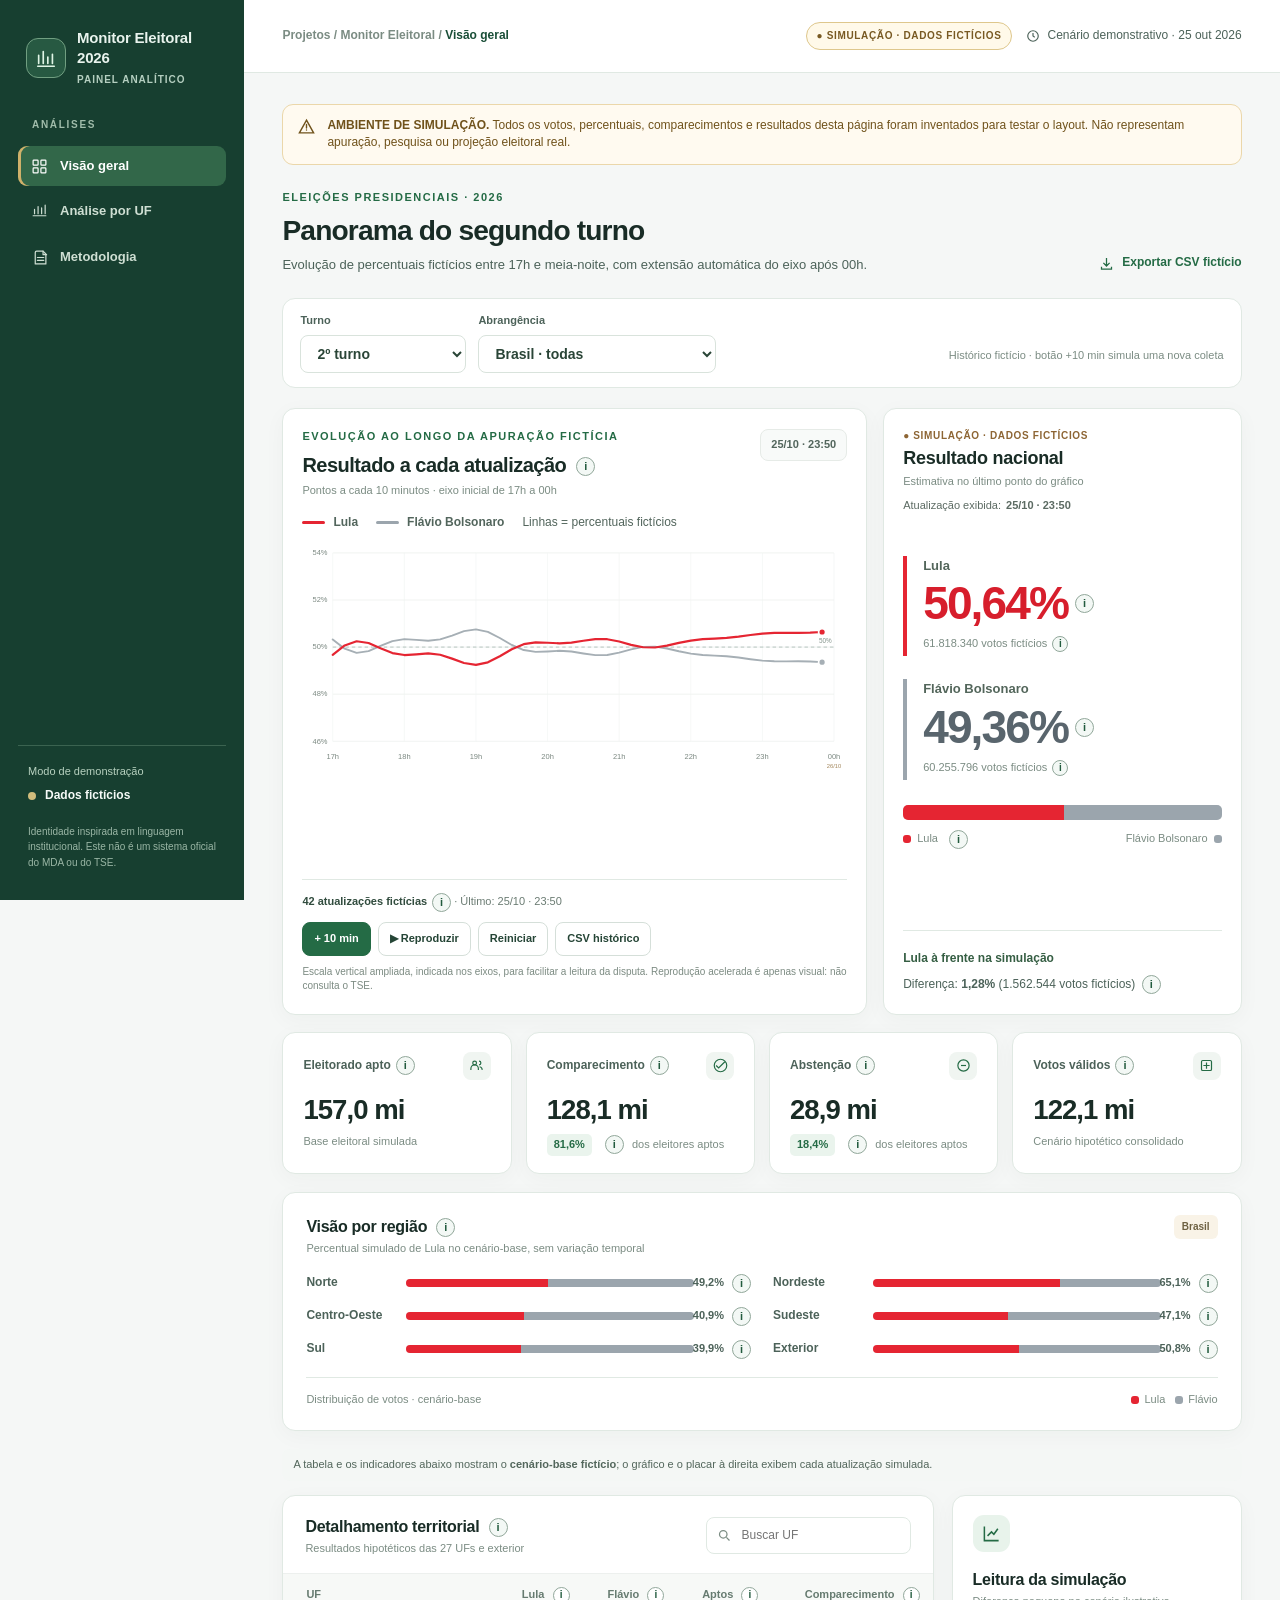
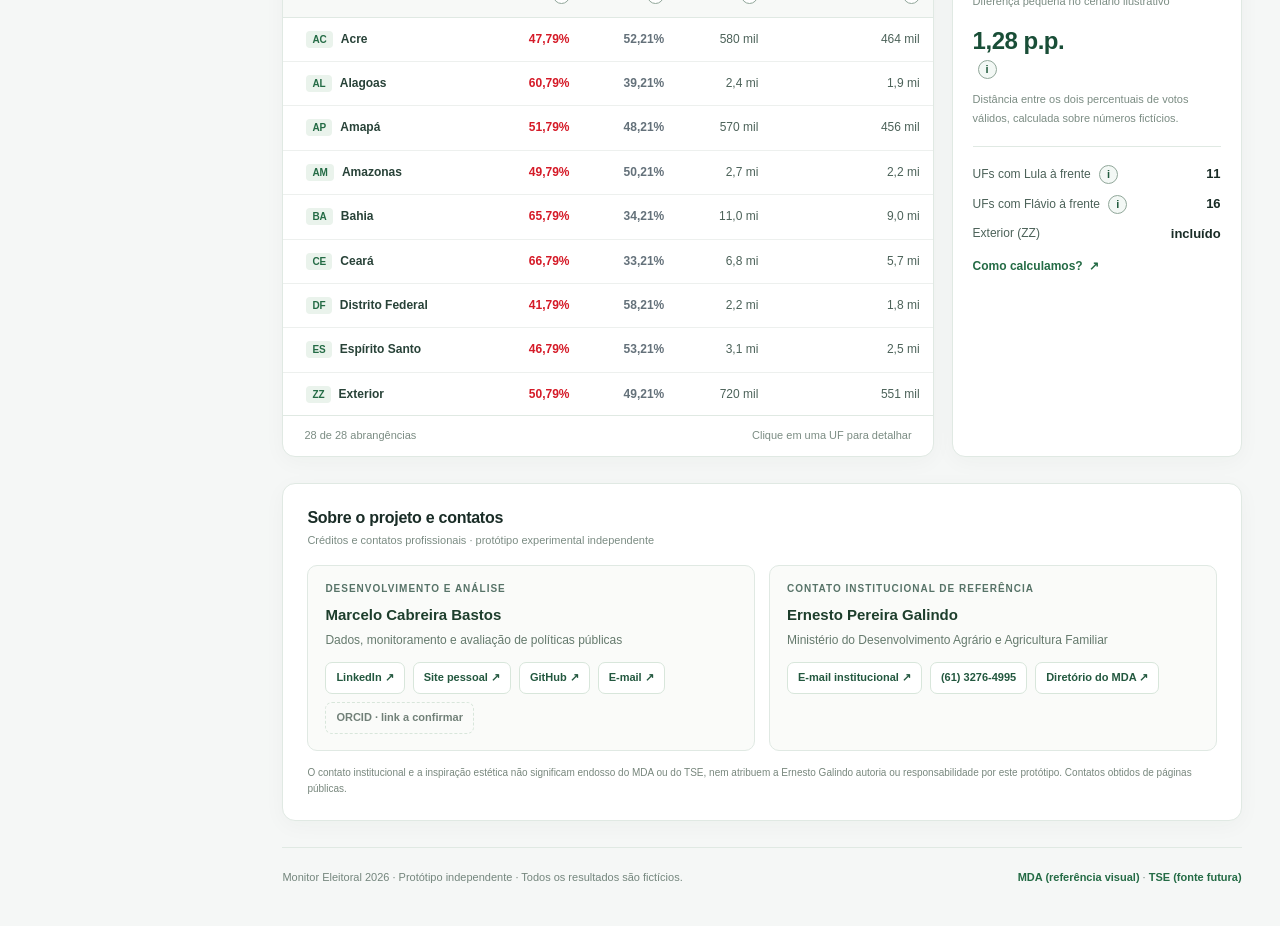
==== commit 52efb1fc: "feat(ui): adiciona contatos profissionais e metodologia interativa dos indicadores" ====
--- a/site/prototipo-simulacao.html
+++ b/site/prototipo-simulacao.html
@@ -245,6 +245,56 @@
       .snapshot-candidate .candidate-votes {font-size:10px;}
       .snapshot-panel .snapshot-result {gap:9px;}
     }
+
+/* V3: transparência das fórmulas e contatos profissionais verificados. */
+.info-trigger {
+  display:inline-flex; flex:0 0 auto; align-items:center; justify-content:center;
+  width:19px; height:19px; padding:0; margin-left:5px; border:1px solid #91a79a;
+  border-radius:50%; background:#f3f8f5; color:#225b3e;
+  font-size:11px; font-family:Arial,sans-serif; font-weight:800; line-height:1;
+  vertical-align:middle; cursor:pointer; transition:background .14s,border-color .14s;
+}
+.info-trigger:hover { color:#fff; background:#246b45; border-color:#246b45; }
+.info-trigger:focus-visible { outline:3px solid #d19c31; outline-offset:2px; }
+.info-trigger.small { width:17px; height:17px; font-size:10px; margin-left:4px; }
+.candidate-pct-row {display:flex;align-items:center;gap:7px;flex-wrap:wrap}
+.candidate-pct-row .info-trigger { margin-left:0; }
+.candidate-votes .info-trigger {width:16px;height:16px;font-size:10px;vertical-align:middle}
+.kpi-label {display:inline-flex;align-items:center;gap:3px;flex-wrap:wrap}
+.kpi-label .info-trigger {margin-left:2px}
+.region-pct {display:flex;justify-content:flex-end;align-items:center;gap:3px}
+.region-pct .info-trigger {min-width:17px}
+th .info-trigger {width:17px;height:17px;font-size:10px;background:#fff}
+.snapshot-panel .section-top h2 .info-trigger{transform:translateY(-2px)}
+.result-footer .info-trigger {margin-left:3px}
+.method-dialog { border:1px solid #d9e5dc; padding:0; border-radius:15px; width:min(520px,calc(100% - 28px)); max-height:min(83vh,690px); box-shadow:0 24px 80px #132b2050; color:var(--ink); }
+.method-dialog::backdrop {background:#0d2518a8;backdrop-filter:blur(2px)}
+.method-head {display:flex;justify-content:space-between;align-items:start;gap:18px;padding:22px 24px 14px;background:#f5f9f6;border-bottom:1px solid #e0e9e3}
+.method-head .eyebrow{margin-bottom:8px}
+.method-head h2 {font-size:20px;margin:0}
+.close-dialog{font-size:22px;border:1px solid #d5e0d7;background:#fff;color:#2a493a;line-height:1;width:34px;height:34px;border-radius:9px;cursor:pointer}
+.method-body{padding:20px 24px 24px;font-size:13px;line-height:1.65}
+.method-body h3{font-size:12px;margin:0 0 6px;color:#4c6259;letter-spacing:.4px;text-transform:uppercase}
+.method-formula{background:#f2f6f3;border:1px solid #dbe6de;border-radius:9px;color:#153d2a;padding:12px 13px;margin:8px 0 19px;font:600 13px/1.65 ui-monospace,SFMono-Regular,Consolas,monospace;white-space:pre-wrap;overflow-wrap:anywhere}
+.method-body p{margin:0 0 17px}
+.method-disclaimer{font-size:12px;color:#78612e;background:#fff9eb;border:1px solid #ead8ad;border-radius:8px;padding:11px 12px}
+.credits {margin-top:26px;padding:22px 24px 24px}
+.credits-heading {margin-bottom:16px}
+.credits-heading h2{font-size:16px;margin-bottom:4px}
+.credits-grid{display:grid;grid-template-columns:repeat(2,minmax(0,1fr));gap:14px}
+.credit-card{background:#fafbf9;border:1px solid #e0e9e3;border-radius:10px;padding:16px 17px;min-width:0}
+.credit-role{color:#577368;font-size:10px;font-weight:850;letter-spacing:1px;text-transform:uppercase;margin:0 0 8px}
+.credit-name{margin:0;font-size:15px;font-weight:750;color:#1d3e2c}
+.credit-description{color:#657a6d;font-size:12px;margin:6px 0 13px}
+.credit-links{display:flex;flex-wrap:wrap;gap:8px}
+.credit-links a,.credit-pending{display:inline-flex;align-items:center;text-decoration:none;padding:7px 10px;font-size:11px;font-weight:700;color:#23583f;background:#fff;border:1px solid #d8e6db;border-radius:7px}
+.credit-links a:hover{background:#eaf4ed;text-decoration:underline}
+.credit-pending{color:#718078;border-style:dashed;background:transparent;cursor:default}
+.credit-quiet{margin:14px 0 0;color:#78877d;font-size:10px;line-height:1.55}
+.method-intro{margin-top:16px;border:1px solid #e1e9e3;border-radius:10px;padding:15px;background:#fafbf9}
+.method-intro h3{margin:0 0 7px}
+.method-intro p{margin:0;color:#53675c;line-height:1.55}
+@media(max-width:670px){.credits-grid{grid-template-columns:1fr}.credits{padding:19px 16px}.credit-card{padding:14px}.method-head{padding:17px 18px 12px}.method-body{padding:18px}.info-trigger{width:20px;height:20px}}
   </style>
 </head>
 <body>
@@ -323,7 +373,7 @@
               <div class="timeline-heading">
                 <div>
                   <p class="eyebrow" style="margin-bottom:6px">Evolução ao longo da apuração fictícia</p>
-                  <h2 id="timeline-title">Resultado a cada atualização</h2>
+                  <h2 id="timeline-title">Resultado a cada atualização <button type="button" class="info-trigger" data-method="timeline" aria-label="Metodologia da série temporal fictícia" title="Metodologia da série temporal fictícia">i</button></h2>
                   <p class="subtitle">Pontos a cada 10 minutos · eixo inicial de 17h a 00h</p>
                 </div>
                 <span class="mini-time" id="chart-last">25/10 · 23:50</span>
@@ -338,7 +388,7 @@
                 <div class="chart-tip" id="trend-tip" hidden></div>
               </div>
               <div class="trend-utilities">
-                <span class="update-status"><b id="point-count">42 pontos simulados</b> · Último: <span id="last-update">23:50</span></span>
+                <span class="update-status"><b id="point-count">42 pontos simulados</b><button type="button" class="info-trigger" data-method="updates" aria-label="Contagem e horários das atualizações" title="Contagem e horários das atualizações">i</button> · Último: <span id="last-update">23:50</span></span>
                 <div class="timeline-buttons">
                   <button class="tool-btn primary" id="add-update" type="button" title="Acrescentar uma atualização fictícia de 10 minutos">+ 10 min</button>
                   <button class="tool-btn" id="autoplay" type="button" aria-pressed="false" title="Reprodução acelerada, apenas demonstrativa">▶ Reproduzir</button>
@@ -352,53 +402,98 @@
               <div class="section-top">
                 <div>
                   <p class="sim-status">● SIMULAÇÃO · DADOS FICTÍCIOS</p>
-                  <h2 id="comparison-title">Resultado nacional</h2>
+                  <h2 id="comparison-title">Resultado nacional <button type="button" class="info-trigger" data-method="national" aria-label="Cálculo da estimativa nacional e por UF" title="Cálculo da estimativa nacional e por UF">i</button></h2>
                   <p class="subtitle">Estimativa no último ponto do gráfico</p>
                   <span class="snapshot-time">Atualização exibida: <strong id="snapshot-time" style="margin-left:5px">25/10 · 23:50</strong></span>
                 </div>
               </div>
               <div class="snapshot-result">
-                <div class="snapshot-candidate lula"><div class="candidate-name">Lula</div><div class="candidate-pct" id="lula-pct">—</div><div class="candidate-votes" id="lula-votes">— votos fictícios</div></div>
-                <div class="snapshot-candidate flavio"><div class="candidate-name">Flávio Bolsonaro</div><div class="candidate-pct" id="flavio-pct">—</div><div class="candidate-votes" id="flavio-votes">— votos fictícios</div></div>
+                <div class="snapshot-candidate lula"><div class="candidate-name">Lula</div><div class="candidate-pct-row"><div class="candidate-pct" id="lula-pct">—</div><button type="button" class="info-trigger" data-method="candidate_share" aria-label="Cálculo do percentual de Lula" title="Cálculo do percentual de Lula">i</button></div><div class="candidate-votes"><span id="lula-votes">— votos fictícios</span><button type="button" class="info-trigger" data-method="candidate_votes" aria-label="Cálculo dos votos fictícios de Lula" title="Cálculo dos votos fictícios de Lula">i</button></div></div>
+                <div class="snapshot-candidate flavio"><div class="candidate-name">Flávio Bolsonaro</div><div class="candidate-pct-row"><div class="candidate-pct" id="flavio-pct">—</div><button type="button" class="info-trigger" data-method="candidate_share" aria-label="Cálculo do percentual de Flávio Bolsonaro" title="Cálculo do percentual de Flávio Bolsonaro">i</button></div><div class="candidate-votes"><span id="flavio-votes">— votos fictícios</span><button type="button" class="info-trigger" data-method="candidate_votes" aria-label="Cálculo dos votos fictícios de Flávio Bolsonaro" title="Cálculo dos votos fictícios de Flávio Bolsonaro">i</button></div></div>
               </div>
               <div class="share-bar" role="img" aria-label="Distribuição ilustrativa dos votos válidos" id="share-chart"><span class="share-left" id="share-left" style="width:50%"></span><span class="share-right"></span></div>
-              <div class="share-labels"><span><i class="legend-dot"></i> Lula</span><span>Flávio Bolsonaro <i class="legend-dot amber"></i></span></div>
-              <div class="result-footer"><span id="leader-label" class="lead-note">—</span><span>Diferença: <span class="gap-value" id="gap-pp">—</span> <span id="gap-votos">(— votos)</span></span></div>
+              <div class="share-labels"><span><i class="legend-dot"></i> Lula <button type="button" class="info-trigger" data-method="share_bar" aria-label="Metodologia da barra de proporção" title="Metodologia da barra de proporção">i</button></span><span>Flávio Bolsonaro <i class="legend-dot amber"></i></span></div>
+              <div class="result-footer"><span id="leader-label" class="lead-note">—</span><span>Diferença: <span class="gap-value" id="gap-pp">—</span> <span id="gap-votos">(— votos)</span> <button type="button" class="info-trigger" data-method="difference" aria-label="Metodologia da diferença em pontos percentuais e em votos" title="Metodologia da diferença em pontos percentuais e em votos">i</button></span></div>
             </article>
           </div>
           <div class="kpi-grid" aria-label="Indicadores de participação eleitoral fictícios">
-            <article class="panel kpi"><div class="kpi-top"><span class="kpi-label">Eleitorado apto</span><span class="kpi-icon"><svg viewBox="0 0 24 24" fill="none" stroke="currentColor" stroke-width="1.9" aria-hidden="true"><circle cx="9" cy="8" r="3"/><path d="M3 19v-2a6 6 0 0 1 12 0v2M16 5a3 3 0 0 1 0 6m1 3a5 5 0 0 1 4 5"/></svg></span></div><div class="kpi-number" id="kpi-apt">—</div><div class="kpi-bottom">Base eleitoral simulada</div></article>
-            <article class="panel kpi"><div class="kpi-top"><span class="kpi-label">Comparecimento</span><span class="kpi-icon"><svg viewBox="0 0 24 24" fill="none" stroke="currentColor" stroke-width="1.9" aria-hidden="true"><path d="M5 12l4 4L19 6"/><circle cx="12" cy="12" r="10"/></svg></span></div><div class="kpi-number" id="kpi-comparecimento">—</div><div class="kpi-bottom"><span class="mini-pill" id="rate-comp">—</span> dos eleitores aptos</div></article>
-            <article class="panel kpi"><div class="kpi-top"><span class="kpi-label">Abstenção</span><span class="kpi-icon"><svg viewBox="0 0 24 24" fill="none" stroke="currentColor" stroke-width="1.9" aria-hidden="true"><circle cx="12" cy="12" r="9"/><path d="M8 12h8"/></svg></span></div><div class="kpi-number" id="kpi-abst">—</div><div class="kpi-bottom"><span class="mini-pill" id="rate-abst">—</span> dos eleitores aptos</div></article>
-            <article class="panel kpi"><div class="kpi-top"><span class="kpi-label">Votos válidos</span><span class="kpi-icon"><svg viewBox="0 0 24 24" fill="none" stroke="currentColor" stroke-width="1.9" aria-hidden="true"><rect x="4" y="4" width="16" height="16" rx="2"/><path d="M7 12h10M12 7v10"/></svg></span></div><div class="kpi-number" id="kpi-validos">—</div><div class="kpi-bottom">Cenário hipotético consolidado</div></article>
+            <article class="panel kpi"><div class="kpi-top"><span class="kpi-label">Eleitorado apto <button type="button" class="info-trigger" data-method="electorate" aria-label="Como é calculado Eleitorado apto" title="Como é calculado Eleitorado apto">i</button></span><span class="kpi-icon"><svg viewBox="0 0 24 24" fill="none" stroke="currentColor" stroke-width="1.9" aria-hidden="true"><circle cx="9" cy="8" r="3"/><path d="M3 19v-2a6 6 0 0 1 12 0v2M16 5a3 3 0 0 1 0 6m1 3a5 5 0 0 1 4 5"/></svg></span></div><div class="kpi-number" id="kpi-apt">—</div><div class="kpi-bottom">Base eleitoral simulada</div></article>
+            <article class="panel kpi"><div class="kpi-top"><span class="kpi-label">Comparecimento <button type="button" class="info-trigger" data-method="turnout" aria-label="Como é calculado Comparecimento" title="Como é calculado Comparecimento">i</button></span><span class="kpi-icon"><svg viewBox="0 0 24 24" fill="none" stroke="currentColor" stroke-width="1.9" aria-hidden="true"><path d="M5 12l4 4L19 6"/><circle cx="12" cy="12" r="10"/></svg></span></div><div class="kpi-number" id="kpi-comparecimento">—</div><div class="kpi-bottom"><span class="mini-pill" id="rate-comp">—</span><button type="button" class="info-trigger" data-method="turnout_rate" aria-label="Cálculo da taxa de comparecimento" title="Cálculo da taxa de comparecimento">i</button> dos eleitores aptos</div></article>
+            <article class="panel kpi"><div class="kpi-top"><span class="kpi-label">Abstenção <button type="button" class="info-trigger" data-method="abstention" aria-label="Como é calculado Abstenção" title="Como é calculado Abstenção">i</button></span><span class="kpi-icon"><svg viewBox="0 0 24 24" fill="none" stroke="currentColor" stroke-width="1.9" aria-hidden="true"><circle cx="12" cy="12" r="9"/><path d="M8 12h8"/></svg></span></div><div class="kpi-number" id="kpi-abst">—</div><div class="kpi-bottom"><span class="mini-pill" id="rate-abst">—</span><button type="button" class="info-trigger" data-method="abstention_rate" aria-label="Cálculo da taxa de abstenção" title="Cálculo da taxa de abstenção">i</button> dos eleitores aptos</div></article>
+            <article class="panel kpi"><div class="kpi-top"><span class="kpi-label">Votos válidos <button type="button" class="info-trigger" data-method="valid_votes" aria-label="Como é calculado Votos válidos" title="Como é calculado Votos válidos">i</button></span><span class="kpi-icon"><svg viewBox="0 0 24 24" fill="none" stroke="currentColor" stroke-width="1.9" aria-hidden="true"><rect x="4" y="4" width="16" height="16" rx="2"/><path d="M7 12h10M12 7v10"/></svg></span></div><div class="kpi-number" id="kpi-validos">—</div><div class="kpi-bottom">Cenário hipotético consolidado</div></article>
           </div>
           <article class="panel panel-inner regions-panel" aria-label="Resumo territorial do cenário fixo">
-            <div class="section-top"><div><h2>Visão por região</h2><p class="subtitle">Percentual simulado de Lula no cenário-base, sem variação temporal</p></div><span class="tiny-pill">Brasil</span></div>
+            <div class="section-top"><div><h2>Visão por região <button type="button" class="info-trigger" data-method="region" aria-label="Cálculo dos percentuais por região" title="Cálculo dos percentuais por região">i</button></h2><p class="subtitle">Percentual simulado de Lula no cenário-base, sem variação temporal</p></div><span class="tiny-pill">Brasil</span></div>
             <div class="region-bars" id="regions"></div>
             <div class="region-foot"><span>Distribuição de votos · cenário-base</span><span class="region-dots"><span><i class="legend-dot"></i>Lula</span><span><i class="legend-dot amber"></i>Flávio</span></span></div>
           </article>
           <div class="data-context">A tabela e os indicadores abaixo mostram o <b>cenário-base fictício</b>; o gráfico e o placar à direita exibem cada atualização simulada.</div>
           <div class="bottom-grid">
-            <section class="panel table-panel" aria-labelledby="table-title"><div class="table-heading"><div><h2 id="table-title">Detalhamento territorial</h2><p class="subtitle">Resultados hipotéticos das 27 UFs e exterior</p></div><div class="table-actions"><div class="search-wrap"><svg viewBox="0 0 24 24" fill="none" stroke="currentColor" stroke-width="2" aria-hidden="true"><circle cx="10" cy="10" r="6"/><path d="m15 15 5 5"/></svg><input id="search-geral" placeholder="Buscar UF" aria-label="Buscar Unidade da Federação"></div></div></div><div class="table-scroll"><table><thead><tr><th>UF</th><th>Lula</th><th>Flávio</th><th>Aptos</th><th>Comparecimento</th></tr></thead><tbody id="tbody-geral"></tbody></table></div><div class="table-end"><span id="table-count">28 abrangências</span><span>Clique em uma UF para detalhar</span></div></section>
-            <aside class="panel side-card"><div class="info-swatch"><svg viewBox="0 0 24 24" fill="none" stroke="currentColor" stroke-width="1.9" aria-hidden="true"><path d="M3 3v18h18M7 15l5-5 3 3 5-7"/></svg></div><h2>Leitura da simulação</h2><p class="subtitle">Diferença pequena no cenário ilustrativo</p><p class="note-stat" id="gap-card">— p.p.</p><p class="info-text">Distância entre os dois percentuais de votos válidos, calculada sobre números fictícios.</p><div class="divider"></div><div class="mini-split"><div class="mini-row"><span>UFs com Lula à frente</span><strong id="count-lula">—</strong></div><div class="mini-row"><span>UFs com Flávio à frente</span><strong id="count-flavio">—</strong></div><div class="mini-row"><span>Exterior (ZZ)</span><strong>incluído</strong></div></div><button class="info-link" type="button" data-goto="metodologia">Como calculamos? <span aria-hidden="true">↗</span></button></aside>
+            <section class="panel table-panel" aria-labelledby="table-title"><div class="table-heading"><div><h2 id="table-title">Detalhamento territorial <button type="button" class="info-trigger" data-method="territory" aria-label="Metodologia dos dados por UF" title="Metodologia dos dados por UF">i</button></h2><p class="subtitle">Resultados hipotéticos das 27 UFs e exterior</p></div><div class="table-actions"><div class="search-wrap"><svg viewBox="0 0 24 24" fill="none" stroke="currentColor" stroke-width="2" aria-hidden="true"><circle cx="10" cy="10" r="6"/><path d="m15 15 5 5"/></svg><input id="search-geral" placeholder="Buscar UF" aria-label="Buscar Unidade da Federação"></div></div></div><div class="table-scroll"><table><thead><tr><th>UF</th><th>Lula <button type="button" class="info-trigger" data-method="territory" aria-label="Cálculo percentual territorial" title="Cálculo percentual territorial">i</button></th><th>Flávio <button type="button" class="info-trigger" data-method="territory" aria-label="Cálculo percentual territorial" title="Cálculo percentual territorial">i</button></th><th>Aptos <button type="button" class="info-trigger" data-method="electorate" aria-label="Origem do eleitorado fictício" title="Origem do eleitorado fictício">i</button></th><th>Comparecimento <button type="button" class="info-trigger" data-method="turnout" aria-label="Cálculo do comparecimento fictício" title="Cálculo do comparecimento fictício">i</button></th></tr></thead><tbody id="tbody-geral"></tbody></table></div><div class="table-end"><span id="table-count">28 abrangências</span><span>Clique em uma UF para detalhar</span></div></section>
+            <aside class="panel side-card"><div class="info-swatch"><svg viewBox="0 0 24 24" fill="none" stroke="currentColor" stroke-width="1.9" aria-hidden="true"><path d="M3 3v18h18M7 15l5-5 3 3 5-7"/></svg></div><h2>Leitura da simulação</h2><p class="subtitle">Diferença pequena no cenário ilustrativo</p><p class="note-stat" id="gap-card">— p.p.</p><button type="button" class="info-trigger" data-method="difference" aria-label="Metodologia da diferença entre candidatos" title="Metodologia da diferença entre candidatos">i</button><p class="info-text">Distância entre os dois percentuais de votos válidos, calculada sobre números fictícios.</p><div class="divider"></div><div class="mini-split"><div class="mini-row"><span>UFs com Lula à frente <button type="button" class="info-trigger" data-method="uf_counts" aria-label="Contagem das UFs em que Lula lidera" title="Contagem das UFs em que Lula lidera">i</button></span><strong id="count-lula">—</strong></div><div class="mini-row"><span>UFs com Flávio à frente <button type="button" class="info-trigger" data-method="uf_counts" aria-label="Contagem das UFs em que Flávio lidera" title="Contagem das UFs em que Flávio lidera">i</button></span><strong id="count-flavio">—</strong></div><div class="mini-row"><span>Exterior (ZZ)</span><strong>incluído</strong></div></div><button class="info-link" type="button" data-goto="metodologia">Como calculamos? <span aria-hidden="true">↗</span></button></aside>
           </div>
         </section>
 
         <section class="page-view" id="view-ufs" hidden aria-labelledby="title-ufs">
           <div class="view-title"><p class="eyebrow">Análise territorial</p><h1 id="title-ufs">Comparação por Unidade da Federação</h1><p class="heading-sub">Pesquise e selecione qualquer UF para consultar os indicadores fictícios da simulação.</p></div>
-          <section class="panel table-panel table-full"><div class="table-heading"><div><h2>As 28 abrangências eleitorais</h2><p class="subtitle">Votos válidos fictícios · clique em uma linha para exibir na visão geral</p></div><div class="table-actions"><div class="search-wrap"><svg viewBox="0 0 24 24" fill="none" stroke="currentColor" stroke-width="2" aria-hidden="true"><circle cx="10" cy="10" r="6"/><path d="m15 15 5 5"/></svg><input id="search-ufs" placeholder="Buscar estado / sigla" aria-label="Filtrar tabela de UFs"></div><button class="btn btn-primary" type="button" data-csv="true">Exportar CSV</button></div></div><div class="table-scroll"><table><thead><tr><th>UF</th><th>Lula (%)</th><th>Flávio (%)</th><th>Eleitorado apto</th><th>Comparecimento</th><th>Abstenção</th><th>Votos válidos</th></tr></thead><tbody id="tbody-ufs"></tbody></table></div><div class="table-end"><span id="full-count">28 abrangências</span><span>Simulação independente · dados inteiramente fictícios</span></div></section>
+          <section class="panel table-panel table-full"><div class="table-heading"><div><h2>As 28 abrangências eleitorais</h2><p class="subtitle">Votos válidos fictícios · clique em uma linha para exibir na visão geral</p></div><div class="table-actions"><div class="search-wrap"><svg viewBox="0 0 24 24" fill="none" stroke="currentColor" stroke-width="2" aria-hidden="true"><circle cx="10" cy="10" r="6"/><path d="m15 15 5 5"/></svg><input id="search-ufs" placeholder="Buscar estado / sigla" aria-label="Filtrar tabela de UFs"></div><button class="btn btn-primary" type="button" data-csv="true">Exportar CSV</button></div></div><div class="table-scroll"><table><thead><tr><th>UF</th><th>Lula (%) <button type="button" class="info-trigger" data-method="territory" aria-label="Cálculo percentual territorial" title="Cálculo percentual territorial">i</button></th><th>Flávio (%) <button type="button" class="info-trigger" data-method="territory" aria-label="Cálculo percentual territorial" title="Cálculo percentual territorial">i</button></th><th>Eleitorado apto <button type="button" class="info-trigger" data-method="electorate" aria-label="Origem do eleitorado fictício" title="Origem do eleitorado fictício">i</button></th><th>Comparecimento <button type="button" class="info-trigger" data-method="turnout" aria-label="Cálculo do comparecimento fictício" title="Cálculo do comparecimento fictício">i</button></th><th>Abstenção <button type="button" class="info-trigger" data-method="abstention" aria-label="Cálculo da abstenção fictícia" title="Cálculo da abstenção fictícia">i</button></th><th>Votos válidos <button type="button" class="info-trigger" data-method="valid_votes" aria-label="Cálculo dos votos válidos fictícios" title="Cálculo dos votos válidos fictícios">i</button></th></tr></thead><tbody id="tbody-ufs"></tbody></table></div><div class="table-end"><span id="full-count">28 abrangências</span><span>Simulação independente · dados inteiramente fictícios</span></div></section>
         </section>
 
         <section class="page-view" id="view-metodologia" hidden aria-labelledby="title-metodologia">
           <div class="view-title"><p class="eyebrow">Transparência e método</p><h1 id="title-metodologia">Metodologia do protótipo</h1><p class="heading-sub">Como os dados fictícios foram gerados e como será a integração com a fonte oficial.</p></div>
           <div class="explainer"><article class="panel"><div class="number">01 / DADOS</div><h3>Cenário 100% fictício</h3><p>Os volumes, percentuais e os pontos históricos de 10 em 10 minutos foram gerados localmente por regras determinísticas para simular uma disputa apertada. Não são resultado eleitoral, pesquisa ou projeção baseada em dados observados.</p></article><article class="panel"><div class="number">02 / CÁLCULOS</div><h3>Totais ponderados</h3><p>Comparecimento + abstenção = eleitorado apto. Os votos válidos são uma fração simulada dos presentes. O cenário-base nacional decorre da soma ponderada das 28 abrangências; o histórico visual usa pequenas oscilações determinísticas em torno desse cenário.</p></article><article class="panel"><div class="number">03 / PRÓXIMA FASE</div><h3>API e homologação</h3><p>A integração futura será em Python, com JSON oficial do TSE, validações e atualização via GitHub Actions. A publicação real dependerá da aprovação dos testes e da metodologia.</p></article></div>
-          <div class="panel method-note"><h2>Regras de leitura</h2><p>Este painel é uma demonstração independente de interface. A curva temporal também é inteiramente inventada, com pontos espaçados a cada 10 minutos e extensão além de 00h. A vantagem simulada de Lula não deve ser interpretada como divulgação de vencedor, tendência, intenção de voto ou contagem realizada pelo TSE. A identidade remete a princípios de design institucional, sem usar logotipos ou afirmar endosso do MDA.</p><p><strong>Fórmulas ilustrativas:</strong> <code>comparecimento = eleitorado_apto × taxa_sintética</code> · <code>abstenção = aptos − comparecimento</code> · <code>% candidato = votos_do_candidato / votos_válidos × 100</code></p><p><strong>Origem futura dos dados reais:</strong> <a href="https://resultados.tse.jus.br/oficial/app/index.html" target="_blank" rel="noopener noreferrer">Portal de resultados do TSE</a>. Nenhuma requisição externa é realizada por este protótipo.</p><button type="button" class="btn" data-goto="geral">Voltar à visão geral</button></div>
+          <div class="panel method-note"><h2>Regras de leitura</h2><p>Este painel é uma demonstração independente de interface. A curva temporal também é inteiramente inventada, com pontos espaçados a cada 10 minutos e extensão além de 00h. A vantagem simulada de Lula não deve ser interpretada como divulgação de vencedor, tendência, intenção de voto ou contagem realizada pelo TSE. A identidade remete a princípios de design institucional, sem usar logotipos ou afirmar endosso do MDA.</p><p><strong>Fórmulas ilustrativas:</strong> <code>comparecimento = eleitorado_apto × taxa_sintética</code> · <code>abstenção = aptos − comparecimento</code> · <code>% candidato = votos_do_candidato / votos_válidos × 100</code></p><p><strong>Origem futura dos dados reais:</strong> <a href="https://resultados.tse.jus.br/oficial/app/index.html" target="_blank" rel="noopener noreferrer">Portal de resultados do TSE</a>. Nenhuma requisição externa é realizada por este protótipo.</p><div class="method-intro"><h3>Como usar os ícones “i”</h3><p>O símbolo ao lado de cada campo calculado abre uma explicação com fórmula, variáveis, arredondamentos, abrangência e limitações. Na tabela, os ícones ficam nos cabeçalhos e se aplicam a todas as linhas da coluna.</p></div><button type="button" class="btn" data-goto="geral">Voltar à visão geral</button></div>
         </section>
 
-        <footer class="footer" id="footer"><span>Monitor Eleitoral 2026 · Protótipo independente · Todos os resultados são fictícios.</span><span><a href="https://www.gov.br/mda/pt-br" target="_blank" rel="noopener noreferrer">MDA (referência visual)</a> · <a href="https://resultados.tse.jus.br/oficial/app/index.html" target="_blank" rel="noopener noreferrer">TSE (fonte futura)</a></span></footer>
+        
+<section class="panel credits" id="contatos" aria-labelledby="credits-title">
+  <div class="credits-heading">
+    <h2 id="credits-title">Sobre o projeto e contatos</h2>
+    <p class="subtitle">Créditos e contatos profissionais · protótipo experimental independente</p>
+  </div>
+  <div class="credits-grid">
+    <article class="credit-card">
+      <p class="credit-role">Desenvolvimento e análise</p>
+      <h3 class="credit-name">Marcelo Cabreira Bastos</h3>
+      <p class="credit-description">Dados, monitoramento e avaliação de políticas públicas</p>
+      <div class="credit-links">
+        <a href="https://www.linkedin.com/in/marcelo-cabreira-bastos/" target="_blank" rel="noopener noreferrer" aria-label="LinkedIn de Marcelo Cabreira Bastos">LinkedIn ↗</a>
+        <a href="https://marcelo7bastos.github.io/project_portfolio/index.html" target="_blank" rel="noopener noreferrer" aria-label="Portfólio de Marcelo Cabreira Bastos">Site pessoal ↗</a>
+        <a href="https://github.com/marcelo7bastos" target="_blank" rel="noopener noreferrer" aria-label="GitHub de Marcelo Cabreira Bastos">GitHub ↗</a>
+        <a href="mailto:marceloc.bastos@hotmail.com" aria-label="Enviar e-mail ao contato público de Marcelo">E-mail ↗</a>
+        <span class="credit-pending" title="Não foi possível confirmar o link específico do perfil no ORCID">ORCID · link a confirmar</span>
+      </div>
+    </article>
+    <article class="credit-card">
+      <p class="credit-role">Contato institucional de referência</p>
+      <h3 class="credit-name">Ernesto Pereira Galindo</h3>
+      <p class="credit-description">Ministério do Desenvolvimento Agrário e Agricultura Familiar</p>
+      <div class="credit-links">
+        <a href="mailto:ernesto.galindo@mda.gov.br" aria-label="Enviar e-mail institucional a Ernesto Galindo">E-mail institucional ↗</a>
+        <a href="tel:+556132764995" aria-label="Telefonar para o contato institucional de Ernesto Galindo">(61) 3276-4995</a>
+        <a href="https://www.gov.br/mda/pt-br/acesso-a-informacao/institucional/quem-e-quem/secretaria-executiva" target="_blank" rel="noopener noreferrer">Diretório do MDA ↗</a>
+      </div>
+    </article>
+  </div>
+  <p class="credit-quiet">O contato institucional e a inspiração estética não significam endosso do MDA ou do TSE, nem atribuem a Ernesto Galindo autoria ou responsabilidade por este protótipo. Contatos obtidos de páginas públicas.</p>
+</section>
+<footer class="footer" id="footer"><span>Monitor Eleitoral 2026 · Protótipo independente · Todos os resultados são fictícios.</span><span><a href="https://www.gov.br/mda/pt-br" target="_blank" rel="noopener noreferrer">MDA (referência visual)</a> · <a href="https://resultados.tse.jus.br/oficial/app/index.html" target="_blank" rel="noopener noreferrer">TSE (fonte futura)</a></span></footer>
+
       </main>
     </div>
   </div>
+
+<dialog class="method-dialog" id="method-dialog" aria-labelledby="method-title" aria-describedby="method-text">
+  <header class="method-head">
+    <div><p class="eyebrow">Transparência dos indicadores</p><h2 id="method-title">Metodologia do cálculo</h2></div>
+    <button id="method-close" type="button" class="close-dialog" aria-label="Fechar metodologia">×</button>
+  </header>
+  <div class="method-body" id="method-text">
+    <h3>Fórmula</h3><div class="method-formula" id="method-formula"></div>
+    <h3>Como interpretar</h3><p id="method-description"></p>
+    <h3>Limitações</h3><div class="method-disclaimer" id="method-warning"></div>
+  </div>
+</dialog>
   <script>
     'use strict';
     // Arquivo demonstrativo: todas as entradas e resultados abaixo são inventados.
@@ -555,6 +650,131 @@
       const u=URL.createObjectURL(blob),a=document.createElement('a');a.href=u;a.download='historico_SIMULADO_'+selected+'.csv';document.body.appendChild(a);a.click();a.remove();setTimeout(()=>URL.revokeObjectURL(u),1000);
     }
 
+
+// Catálogo de metodologias correspondente às fórmulas efetivamente implementadas.
+const METHODS = {
+  electorate: {
+    title:'Eleitorado apto — dado fictício',
+    formula:'aptos_UF = arredondar(peso_sintético_UF × 1.000.000)\naptos_abrangência = Σ aptos_UF',
+    description:'Cada UF recebe um peso sintético em milhões definido no código. O valor exibido para Brasil é a soma das 28 abrangências (27 UFs e exterior, ZZ). Não é uma estimativa estatística de eleitorado real.',
+    warning:'A origem é uma tabela fictícia interna, não o cadastro eleitoral do TSE. Números compactados em milhões/mil são apenas formato visual.'
+  },
+  turnout: {
+    title:'Comparecimento fictício',
+    formula:'comparecimento_UF = arredondar(aptos_UF × taxa_presença_sintética_UF)\ncomparecimento_abrangência = Σ comparecimento_UF',
+    description:'O programa aplica a taxa inventada de presença de cada UF ao eleitorado sintético. O total Brasil resulta da soma dos valores arredondados de todas as abrangências.',
+    warning:'Não representa comparecimento efetivamente apurado. A taxa sintética é definida na lista territorial do código.'
+  },
+  abstention: {
+    title:'Abstenção fictícia',
+    formula:'abstenção_UF = aptos_UF − comparecimento_UF\nabstenção_abrangência = Σ abstenção_UF',
+    description:'A diferença entre o eleitorado sintético e o comparecimento sintético por UF. Por construção, comparecimento + abstenção = aptos.',
+    warning:'Não representa registros da Justiça Eleitoral; os valores são derivados do mesmo cenário fictício.'
+  },
+  valid_votes: {
+    title:'Votos válidos fictícios',
+    formula:'fator_UF = 0,946 + (índice_UF módulo 6) × 0,004\nválidos_UF = arredondar(comparecimento_UF × fator_UF)\nválidos_abrangência = Σ válidos_UF',
+    description:'O índice inicia em zero na lista de 28 abrangências; o fator sintético muda por UF. O restante dos comparecimentos não é classificado detalhadamente (brancos/nulos não são exibidos).',
+    warning:'Fatores escolhidos para demonstração, não taxas oficiais. Para dados reais, o denominador deverá ser homologado junto à fonte do TSE.'
+  },
+  turnout_rate: {
+    title:'Taxa de comparecimento',
+    formula:'taxa_comparecimento (%) = 100 × comparecimento / eleitorado_apto',
+    description:'O quociente é calculado usando as quantidades sintéticas da abrangência selecionada, depois exibido com uma casa decimal.',
+    warning:'Taxa fictícia, não apuração real. Se o eleitorado apto for zero em dados futuros, deve-se exibir “não disponível”, sem dividir por zero.'
+  },
+  abstention_rate: {
+    title:'Taxa de abstenção',
+    formula:'taxa_abstenção (%) = 100 × abstenção / eleitorado_apto',
+    description:'A taxa é calculada com os totais sintéticos para Brasil ou UF e apresentada com uma casa decimal. Em condições consistentes, a soma das taxas é 100% antes do arredondamento.',
+    warning:'Os arredondamentos visuais podem produzir diferença de 0,1 p.p. na soma exibida.'
+  },
+  territory: {
+    title:'Percentuais e volumes na tabela territorial',
+    formula:'ajuste = 0,5064 − (Σ válidos_UF × inclinação_UF / Σ válidos_UF)\nvotos_Lula_UF = arredondar(válidos_UF × (inclinação_UF + ajuste))\nvotos_Flávio_UF = válidos_UF − votos_Lula_UF\n% candidato_UF = 100 × votos_candidato_UF / válidos_UF',
+    description:'A inclinação eleitoral sintética de cada UF é ajustada por uma constante, para aproximar a participação ponderada nacional de Lula de 50,64%. As tabelas exibem o cenário-base, não cada passo da animação. Os totais por UF são arredondados em inteiros.',
+    warning:'Ajuste e inclinações foram definidos para obter deliberadamente uma disputa apertada. Não há inferência sobre voto real. As tabelas não variam quando o usuário avança o histórico.'
+  },
+  national: {
+    title:'Consolidação nacional ponderada',
+    formula:'votos_candidato_Brasil = Σ votos_candidato_UF\nválidos_Brasil = Σ válidos_UF\n% candidato_Brasil = 100 × votos_candidato_Brasil / válidos_Brasil',
+    description:'A consolidação considera 27 UFs + ZZ e soma os votos fictícios antes de calcular o percentual, evitando média simples dos percentuais estaduais. No cartão principal, essa base é ajustada com variação temporal inventada.',
+    warning:'O alvo de aproximadamente 50,64% de Lula foi escolhido para demonstrar o layout. Nenhuma estimativa tem origem na apuração ou em pesquisa eleitoral.'
+  },
+  timeline: {
+    title:'Histórico temporal e curva simulada',
+    formula:'17h00 ≤ horário inicial ≤ 23h50; passo = 10 min\nparticipação_Lula(t) = participação_base + oscilação_sintética(t)\nparticipação_Flávio(t) = 100 − participação_Lula(t)\napós 23h50: oscilação = 0,12 × sen(0,75k) + 0,045 × sen(1,83k)',
+    description:'O histórico contém 42 pontos predefinidos de 17h00 a 23h50. Antes desse horário, a função usa senos e um termo de aproximação ao cenário-base. Depois, cada clique adiciona um ponto de 10 minutos com oscilação matemática. O eixo horizontal inicia em 17h e vai até 00h, estendendo-se ao avançar além de meia-noite. A escala vertical é ampliada automaticamente.',
+    warning:'Todos os pontos são sintéticos. O botão “Reproduzir” simula 10 minutos por segundo, sem acessar o TSE. Essas curvas não são tendência ou histórico real de apuração.'
+  },
+  updates: {
+    title:'Contagem e horário das atualizações fictícias',
+    formula:'N = (horário_final − 17h00) / 10 min + 1\npróximo_horário = último_horário + 10 min',
+    description:'O gráfico inicia com 42 observações sintéticas. Os controles criam mais pontos a cada 10 minutos; depois de 00h00, a data muda para 26/10 no eixo e no horário de referência.',
+    warning:'A contagem indica pontos gerados localmente, nunca requisições efetivas à fonte oficial.'
+  },
+  candidate_share: {
+    title:'Percentual de cada candidato no placar',
+    formula:'% Lula(t) = % Lula_base + variação_sintética(t)\n% Flávio(t) = 100 − % Lula(t)',
+    description:'O percentual-base resulta da agregação ponderada de votos fictícios. A série visual adiciona uma oscilação determinística, com limites matemáticos entre 0,5% e 99,5%. Os dois percentuais somam sempre 100% antes do arredondamento.',
+    warning:'Este placar é demonstrativo. Não usa dados reais nem corresponde à estimativa produzida pela planilha Excel ainda não homologada.'
+  },
+  candidate_votes: {
+    title:'Votos fictícios por candidato no placar',
+    formula:'votos_Lula(t) = arredondar(válidos_base × % Lula(t) / 100)\nvotos_Flávio(t) = válidos_base − votos_Lula(t)',
+    description:'O total de votos válidos fictícios permanece constante durante a animação. A variação no percentual redistribui esses votos entre os candidatos, sem alterar a base total.',
+    warning:'Como o total é fixo, estes números não representam o crescimento real da apuração ao longo do tempo.'
+  },
+  share_bar: {
+    title:'Barra de participação no placar',
+    formula:'largura_vermelha (%) = % Lula(t)\nlargura_cinza (%) = 100 − largura_vermelha',
+    description:'A largura de cada segmento representa o percentual fictício exibido no cartão ao lado. Os segmentos totalizam 100% dos votos válidos sintéticos.',
+    warning:'As cores são apenas escolha visual deste protótipo, sem indicação institucional ou equivalência oficial.'
+  },
+  difference: {
+    title:'Diferença entre os candidatos',
+    formula:'diferença (p.p.) = |% Lula(t) − % Flávio(t)|\ndiferença (votos) = |votos_Lula(t) − votos_Flávio(t)|',
+    description:'A diferença percentual é medida em pontos percentuais, não em taxa de crescimento percentual. A quantidade de votos é a diferença absoluta entre os números fictícios do mesmo cenário e horário. A liderança é definida pelo maior número de votos.',
+    warning:'O card “Leitura da simulação” pode exibir o último ponto, enquanto tabela e regiões permanecem no cenário-base. Nenhum valor é oficial.'
+  },
+  region: {
+    title:'Percentuais por região',
+    formula:'% Lula_região = 100 × Σ votos_Lula_UF / Σ votos_válidos_UF\n% Flávio_região = 100 − % Lula_região',
+    description:'As UFs são agrupadas em Norte, Nordeste, Centro-Oeste, Sudeste, Sul e Exterior. Cada região usa a soma dos votos válidos fictícios como denominador; não é média aritmética simples entre estados.',
+    warning:'Os gráficos regionais representam o cenário-base fictício e permanecem estáticos ao avançar o histórico temporal.'
+  },
+  uf_counts: {
+    title:'Contagem das UFs com vantagem de cada candidato',
+    formula:'contagem_candidato = quantidade de UFs em que votos_candidato > votos_adversário',
+    description:'A comparação é feita com os votos fictícios inteiros do cenário-base de cada UF. O exterior (ZZ) é excluído deliberadamente desta contagem de UFs, mas está incluído no Brasil.',
+    warning:'Esse indicador é uma contagem territorial e não substitui o percentual nacional ponderado. Em caso de empate, a UF não é contada para nenhum candidato.'
+  }
+};
+function openMethod(method, trigger){
+  const data=METHODS[method];
+  if(!data) return;
+  $('method-title').textContent=data.title;
+  $('method-formula').textContent=data.formula;
+  $('method-description').textContent=data.description;
+  $('method-warning').textContent=data.warning;
+  const dialog=$('method-dialog');
+  if(!dialog.open){ if(typeof dialog.showModal==='function') dialog.showModal(); else dialog.setAttribute('open',''); }
+  $('method-close').focus();
+}
+function wireMethodology(){
+  document.addEventListener('click', event=>{
+    const trigger=event.target.closest('button[data-method]');
+    if(!trigger) return;
+    event.preventDefault(); event.stopPropagation();
+    openMethod(trigger.dataset.method,trigger);
+  },true);
+  document.addEventListener('keydown',event=>{
+    // Botões dentro de tabelas não devem disparar o atalho de seleção da UF.
+    if(event.target.closest('button[data-method]') && (event.key==='Enter'||event.key===' ')) event.stopPropagation();
+  },true);
+  $('method-close').addEventListener('click',()=>$('method-dialog').close());
+  $('method-dialog').addEventListener('click',event=>{if(event.target===$('method-dialog')) $('method-dialog').close();});
+}
     const $=id=>document.getElementById(id);
     let selected='BR';
     let view='geral';
@@ -564,7 +784,7 @@
     function setRegionBars(){
       $('regions').innerHTML=regionOrder.map(region=>{
         const agg=aggregate(records.filter(r=>r.region===region));
-        return `<div class="region-row"><span class="region-name">${escapeHTML(region)}</span><div class="region-track" aria-label="${region}: Lula ${fmtPct(agg.lulaPct)}"><span style="width:${agg.lulaPct.toFixed(3)}%"></span><i></i></div><span class="region-pct">${fmtPct(agg.lulaPct,1)}</span></div>`;
+        return `<div class="region-row"><span class="region-name">${escapeHTML(region)}</span><div class="region-track" aria-label="${region}: Lula ${fmtPct(agg.lulaPct)}"><span style="width:${agg.lulaPct.toFixed(3)}%"></span><i></i></div><span class="region-pct">${fmtPct(agg.lulaPct,1)}<button type="button" class="info-trigger" data-method="region" aria-label="Cálculo do percentual por região" title="Cálculo do percentual por região">i</button></span></div>`;
       }).join('');
     }
     function renderHeader(){
@@ -626,6 +846,7 @@
       const url=URL.createObjectURL(blob);const a=document.createElement('a');a.href=url;a.download='monitor_eleitoral_2026_SIMULACAO.csv';document.body.appendChild(a);a.click();a.remove();setTimeout(()=>URL.revokeObjectURL(url),1000);
     }
     function init(){
+      wireMethodology();
       const select=$('uf');
       records.sort((a,b)=>a.name.localeCompare(b.name,'pt-BR'));
       records.forEach(r=>{const option=document.createElement('option');option.value=r.uf;option.textContent=r.uf+' · '+r.name;select.appendChild(option)});
@@ -635,8 +856,8 @@
       document.querySelectorAll('[data-csv]').forEach(b=>b.addEventListener('click',e=>{e.preventDefault();downloadCSV()}));
       $('search-geral').addEventListener('input',()=>renderTable('geral'));
       $('search-ufs').addEventListener('input',()=>renderTable('ufs'));
-      document.addEventListener('click',e=>{const row=e.target.closest('tr[data-select]');if(row)selectUF(row.dataset.select)});
-      document.addEventListener('keydown',e=>{const row=e.target.closest('tr[data-select]');if(row&&(e.key==='Enter'||e.key===' ')){e.preventDefault();selectUF(row.dataset.select)}});
+      document.addEventListener('click',e=>{const row=e.target.closest('tr[data-select]');if(row && !e.target.closest('button[data-method]'))selectUF(row.dataset.select)});
+      document.addEventListener('keydown',e=>{const row=e.target.closest('tr[data-select]');if(row && !e.target.closest('button[data-method]')&&(e.key==='Enter'||e.key===' ')){e.preventDefault();selectUF(row.dataset.select)}});
       $('add-update').addEventListener('click',nextDemoPoint);
       $('autoplay').addEventListener('click',toggleAutoplay);
       $('reset-trend').addEventListener('click',resetDemo);
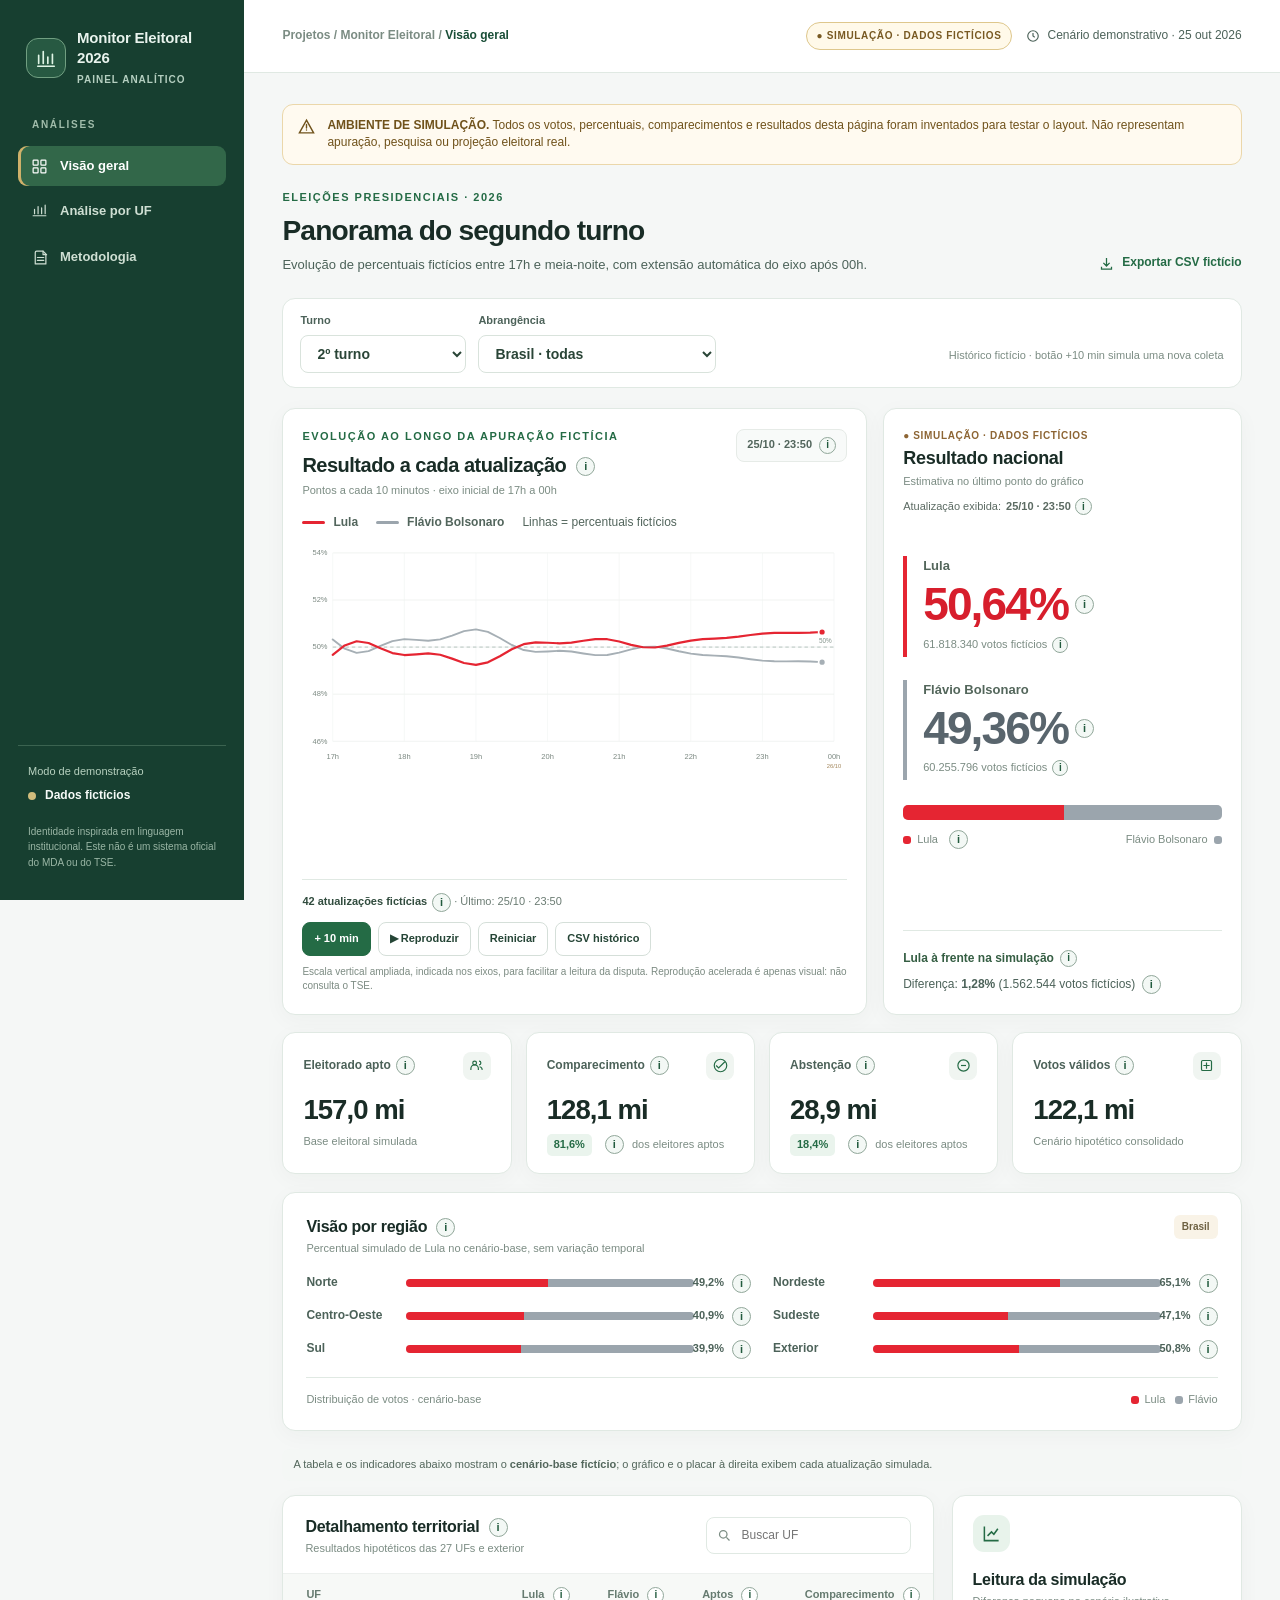
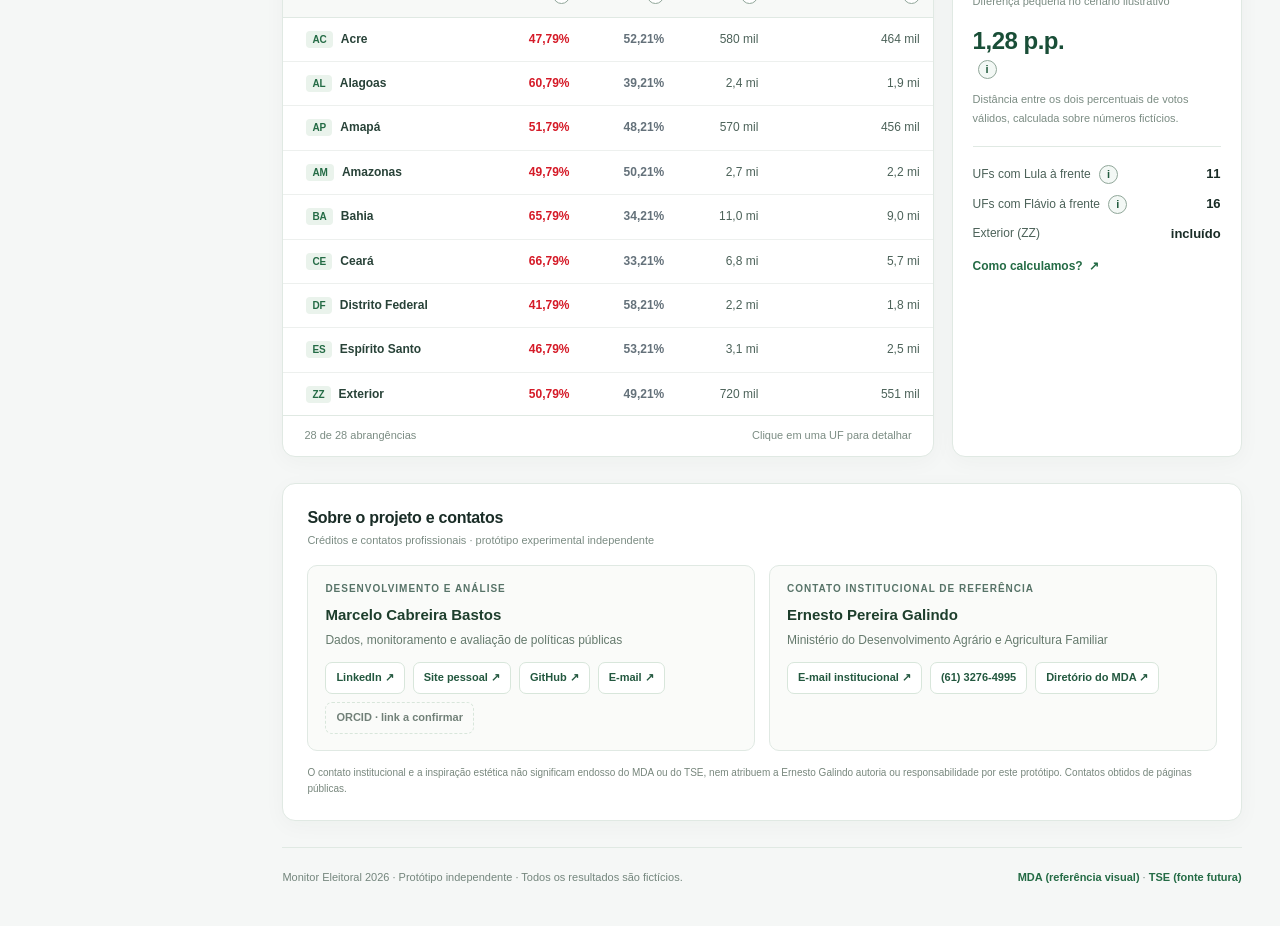
==== commit 31714301: "fix(ui): explica também horários e liderança simulados" ====
--- a/site/prototipo-simulacao.html
+++ b/site/prototipo-simulacao.html
@@ -376,7 +376,7 @@
                   <h2 id="timeline-title">Resultado a cada atualização <button type="button" class="info-trigger" data-method="timeline" aria-label="Metodologia da série temporal fictícia" title="Metodologia da série temporal fictícia">i</button></h2>
                   <p class="subtitle">Pontos a cada 10 minutos · eixo inicial de 17h a 00h</p>
                 </div>
-                <span class="mini-time" id="chart-last">25/10 · 23:50</span>
+                <span class="mini-time"><span id="chart-last">25/10 · 23:50</span> <button type="button" class="info-trigger small" data-method="updates" aria-label="Metodologia do horário simulado" title="Metodologia do horário simulado">i</button></span>
               </div>
               <div class="timeline-legend">
                 <span class="series-label"><span class="series-stroke"></span> Lula</span>
@@ -404,7 +404,7 @@
                   <p class="sim-status">● SIMULAÇÃO · DADOS FICTÍCIOS</p>
                   <h2 id="comparison-title">Resultado nacional <button type="button" class="info-trigger" data-method="national" aria-label="Cálculo da estimativa nacional e por UF" title="Cálculo da estimativa nacional e por UF">i</button></h2>
                   <p class="subtitle">Estimativa no último ponto do gráfico</p>
-                  <span class="snapshot-time">Atualização exibida: <strong id="snapshot-time" style="margin-left:5px">25/10 · 23:50</strong></span>
+                  <span class="snapshot-time">Atualização exibida: <strong id="snapshot-time" style="margin-left:5px">25/10 · 23:50</strong><button type="button" class="info-trigger small" data-method="updates" aria-label="Horário e data simulados" title="Horário e data simulados">i</button></span>
                 </div>
               </div>
               <div class="snapshot-result">
@@ -413,7 +413,7 @@
               </div>
               <div class="share-bar" role="img" aria-label="Distribuição ilustrativa dos votos válidos" id="share-chart"><span class="share-left" id="share-left" style="width:50%"></span><span class="share-right"></span></div>
               <div class="share-labels"><span><i class="legend-dot"></i> Lula <button type="button" class="info-trigger" data-method="share_bar" aria-label="Metodologia da barra de proporção" title="Metodologia da barra de proporção">i</button></span><span>Flávio Bolsonaro <i class="legend-dot amber"></i></span></div>
-              <div class="result-footer"><span id="leader-label" class="lead-note">—</span><span>Diferença: <span class="gap-value" id="gap-pp">—</span> <span id="gap-votos">(— votos)</span> <button type="button" class="info-trigger" data-method="difference" aria-label="Metodologia da diferença em pontos percentuais e em votos" title="Metodologia da diferença em pontos percentuais e em votos">i</button></span></div>
+              <div class="result-footer"><span><span id="leader-label" class="lead-note">—</span> <button type="button" class="info-trigger small" data-method="difference" aria-label="Como é determinada a liderança" title="Como é determinada a liderança">i</button></span><span>Diferença: <span class="gap-value" id="gap-pp">—</span> <span id="gap-votos">(— votos)</span> <button type="button" class="info-trigger" data-method="difference" aria-label="Metodologia da diferença em pontos percentuais e em votos" title="Metodologia da diferença em pontos percentuais e em votos">i</button></span></div>
             </article>
           </div>
           <div class="kpi-grid" aria-label="Indicadores de participação eleitoral fictícios">
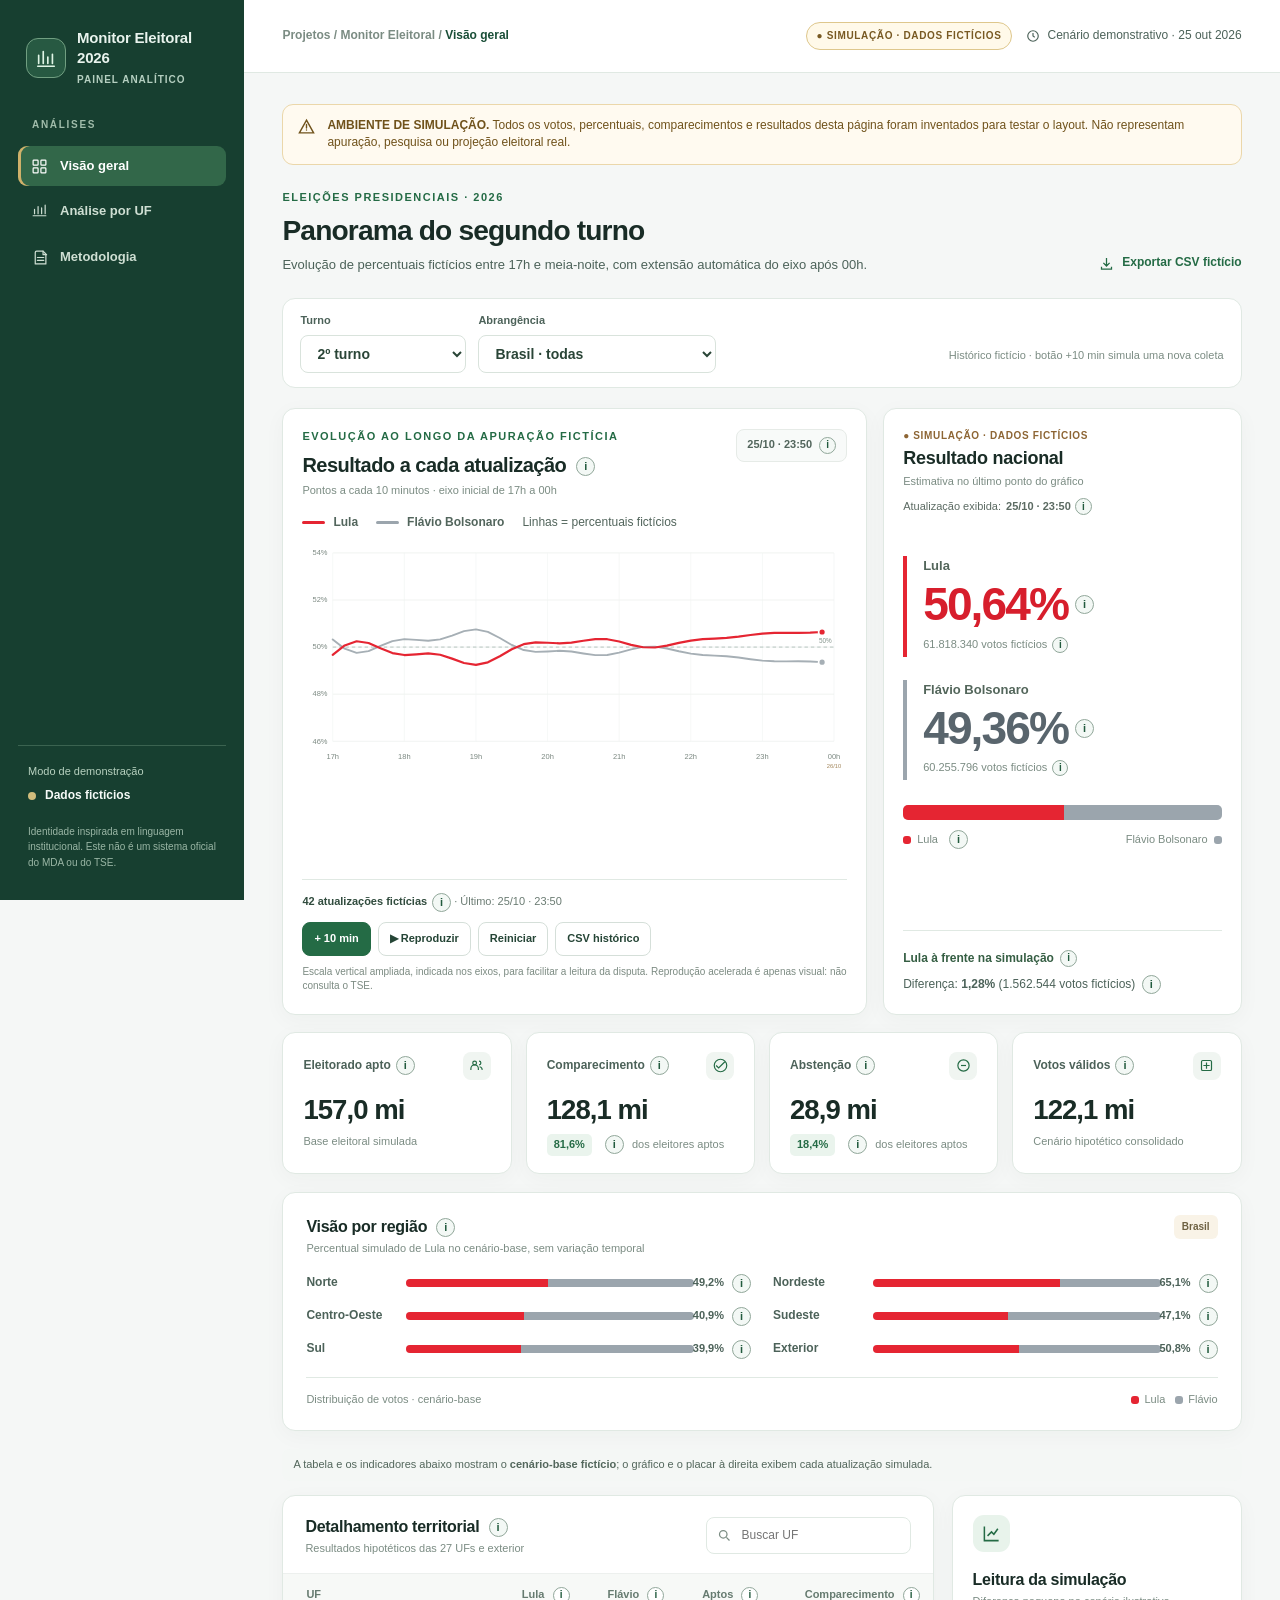
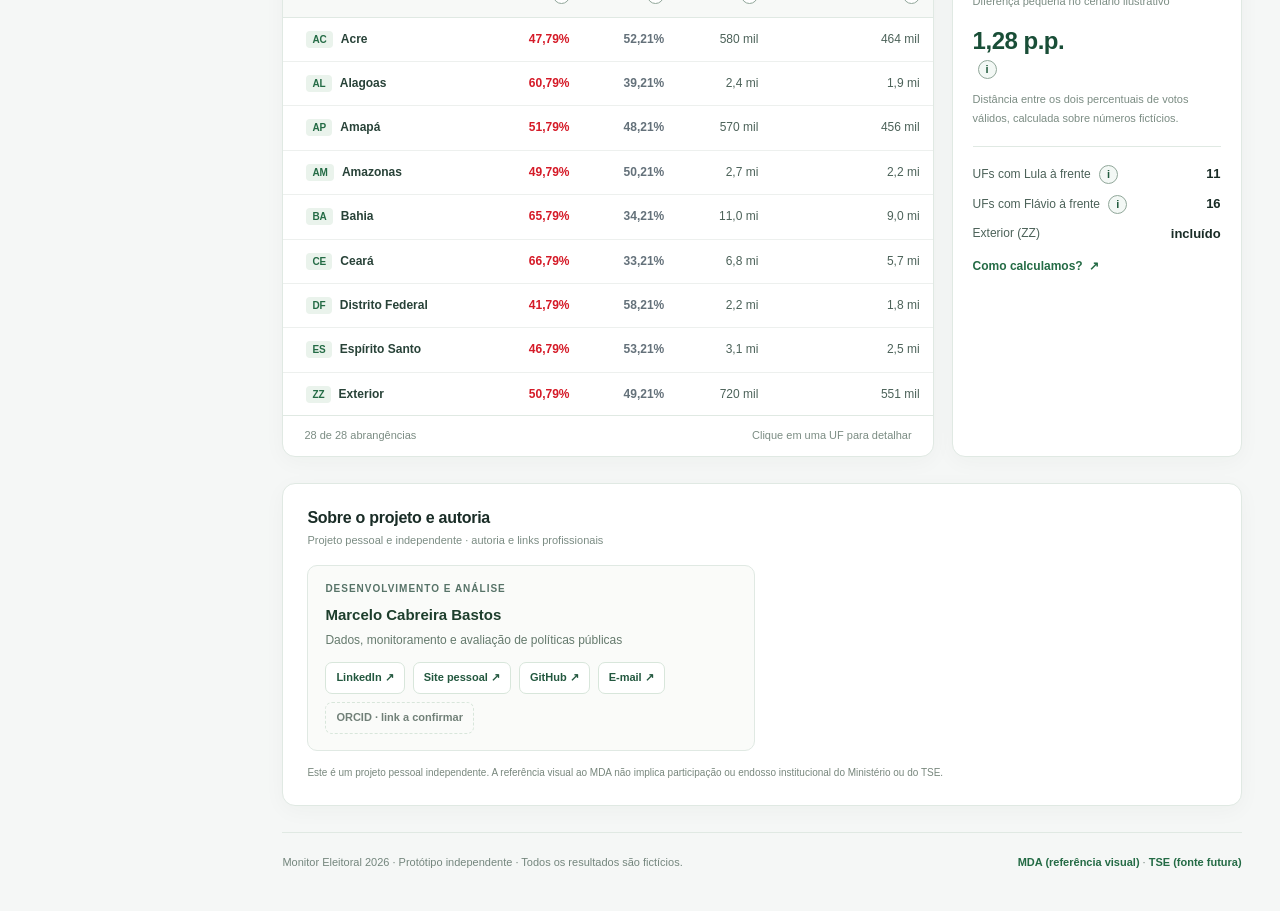
==== commit cb2e35ae: "privacy: remove terceiros e contatos institucionais do dashboard pessoal" ====
--- a/site/prototipo-simulacao.html
+++ b/site/prototipo-simulacao.html
@@ -246,7 +246,7 @@
       .snapshot-panel .snapshot-result {gap:9px;}
     }
 
-/* V3: transparência das fórmulas e contatos profissionais verificados. */
+/* V3: transparência das fórmulas e identificação de autoria do projeto pessoal. */
 .info-trigger {
   display:inline-flex; flex:0 0 auto; align-items:center; justify-content:center;
   width:19px; height:19px; padding:0; margin-left:5px; border:1px solid #91a79a;
@@ -448,8 +448,8 @@
         
 <section class="panel credits" id="contatos" aria-labelledby="credits-title">
   <div class="credits-heading">
-    <h2 id="credits-title">Sobre o projeto e contatos</h2>
-    <p class="subtitle">Créditos e contatos profissionais · protótipo experimental independente</p>
+    <h2 id="credits-title">Sobre o projeto e autoria</h2>
+    <p class="subtitle">Projeto pessoal e independente · autoria e links profissionais</p>
   </div>
   <div class="credits-grid">
     <article class="credit-card">
@@ -464,18 +464,8 @@
         <span class="credit-pending" title="Não foi possível confirmar o link específico do perfil no ORCID">ORCID · link a confirmar</span>
       </div>
     </article>
-    <article class="credit-card">
-      <p class="credit-role">Contato institucional de referência</p>
-      <h3 class="credit-name">Ernesto Pereira Galindo</h3>
-      <p class="credit-description">Ministério do Desenvolvimento Agrário e Agricultura Familiar</p>
-      <div class="credit-links">
-        <a href="mailto:ernesto.galindo@mda.gov.br" aria-label="Enviar e-mail institucional a Ernesto Galindo">E-mail institucional ↗</a>
-        <a href="tel:+556132764995" aria-label="Telefonar para o contato institucional de Ernesto Galindo">(61) 3276-4995</a>
-        <a href="https://www.gov.br/mda/pt-br/acesso-a-informacao/institucional/quem-e-quem/secretaria-executiva" target="_blank" rel="noopener noreferrer">Diretório do MDA ↗</a>
-      </div>
-    </article>
-  </div>
-  <p class="credit-quiet">O contato institucional e a inspiração estética não significam endosso do MDA ou do TSE, nem atribuem a Ernesto Galindo autoria ou responsabilidade por este protótipo. Contatos obtidos de páginas públicas.</p>
+</div>
+  <p class="credit-quiet">Este é um projeto pessoal independente. A referência visual ao MDA não implica participação ou endosso institucional do Ministério ou do TSE.</p>
 </section>
 <footer class="footer" id="footer"><span>Monitor Eleitoral 2026 · Protótipo independente · Todos os resultados são fictícios.</span><span><a href="https://www.gov.br/mda/pt-br" target="_blank" rel="noopener noreferrer">MDA (referência visual)</a> · <a href="https://resultados.tse.jus.br/oficial/app/index.html" target="_blank" rel="noopener noreferrer">TSE (fonte futura)</a></span></footer>
 
@@ -703,7 +693,7 @@
   },
   timeline: {
     title:'Histórico temporal e curva simulada',
-    formula:'17h00 ≤ horário inicial ≤ 23h50; passo = 10 min\nparticipação_Lula(t) = participação_base + oscilação_sintética(t)\nparticipação_Flávio(t) = 100 − participação_Lula(t)\napós 23h50: oscilação = 0,12 × sen(0,75k) + 0,045 × sen(1,83k)',
+    formula:'m = minutos desde 00h; t = (m − 1020) / 60; R = (1430 − m) / 410\nAntes de 23h50: Δ = R × [−1,18 + 0,55×sen(2,25t+0,4) + 0,27×sen(5,3t)]\nApós 23h50: k=(m−1430)/10; Δ = 0,12×sen(0,75k) + 0,045×sen(1,83k)\n% Lula(t) = % Lula_base + Δ; % Flávio(t) = 100 − % Lula(t)',
     description:'O histórico contém 42 pontos predefinidos de 17h00 a 23h50. Antes desse horário, a função usa senos e um termo de aproximação ao cenário-base. Depois, cada clique adiciona um ponto de 10 minutos com oscilação matemática. O eixo horizontal inicia em 17h e vai até 00h, estendendo-se ao avançar além de meia-noite. A escala vertical é ampliada automaticamente.',
     warning:'Todos os pontos são sintéticos. O botão “Reproduzir” simula 10 minutos por segundo, sem acessar o TSE. Essas curvas não são tendência ou histórico real de apuração.'
   },
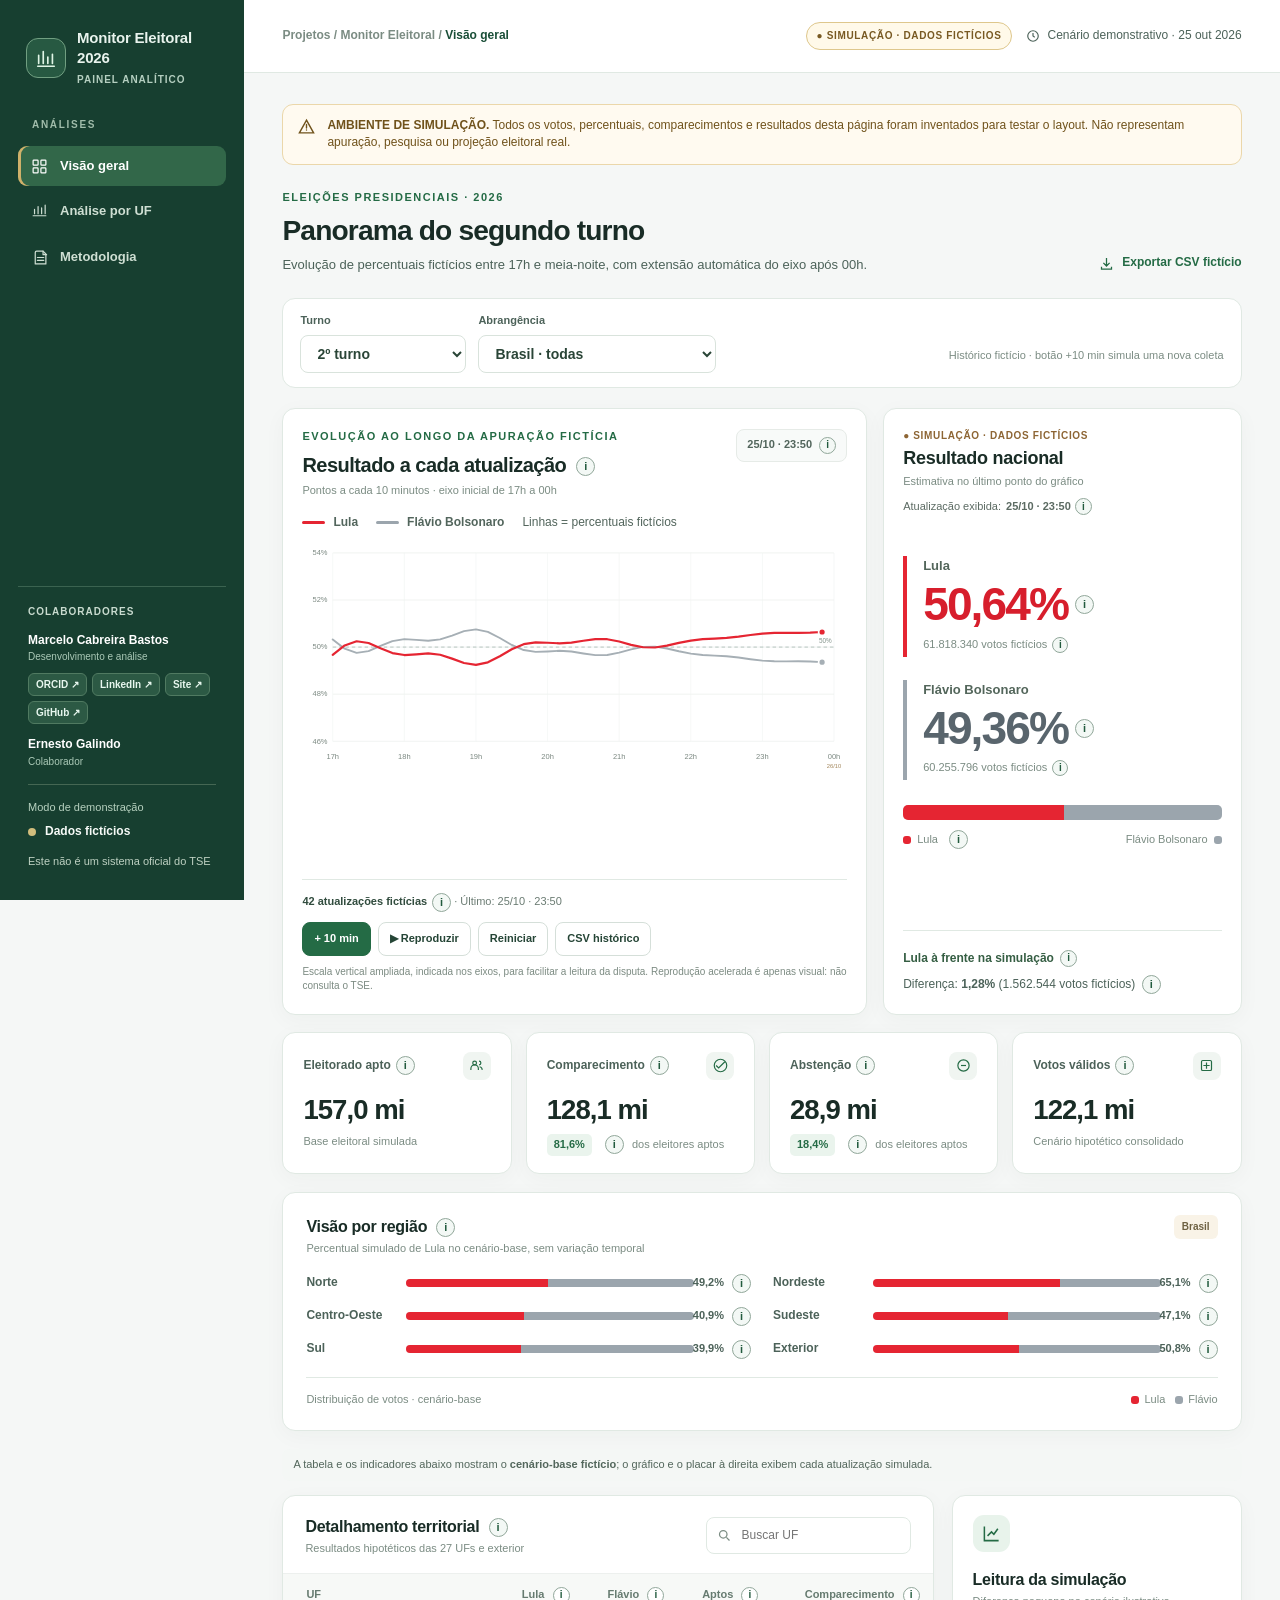
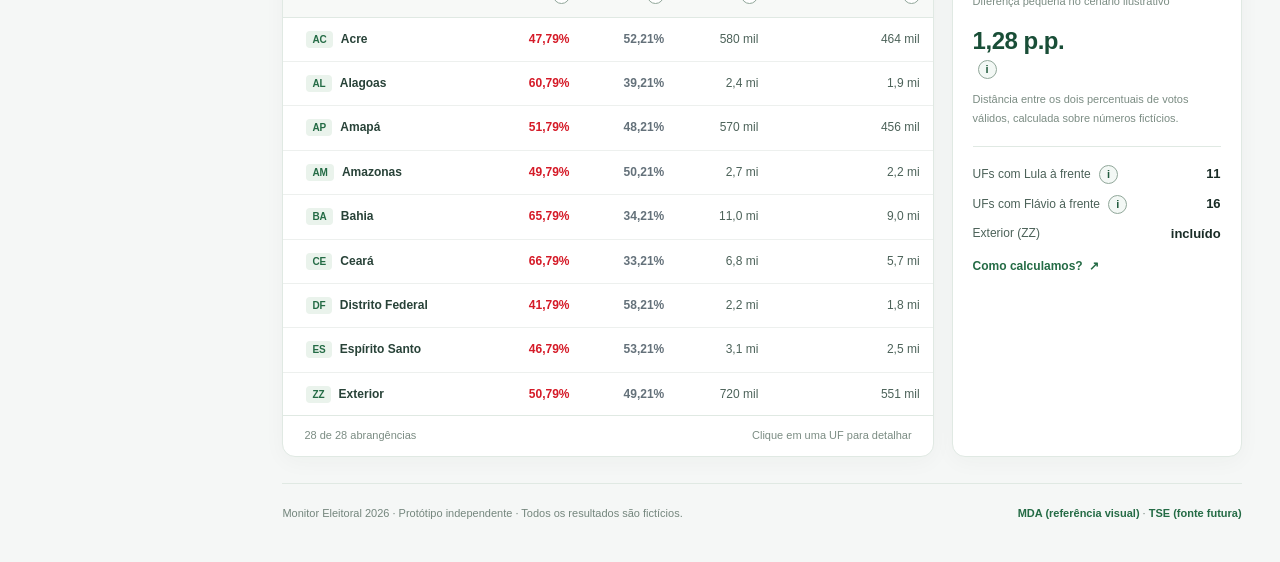
==== commit 46d61bb9: "feat(ui): move colaboradores para sidebar, inclui ORCID e ajusta aviso TSE" ====
--- a/site/prototipo-simulacao.html
+++ b/site/prototipo-simulacao.html
@@ -246,7 +246,7 @@
       .snapshot-panel .snapshot-result {gap:9px;}
     }
 
-/* V3: transparência das fórmulas e identificação de autoria do projeto pessoal. */
+/* V4: transparência metodológica e autoria do projeto pessoal. */
 .info-trigger {
   display:inline-flex; flex:0 0 auto; align-items:center; justify-content:center;
   width:19px; height:19px; padding:0; margin-left:5px; border:1px solid #91a79a;
@@ -295,6 +295,31 @@
 .method-intro h3{margin:0 0 7px}
 .method-intro p{margin:0;color:#53675c;line-height:1.55}
 @media(max-width:670px){.credits-grid{grid-template-columns:1fr}.credits{padding:19px 16px}.credit-card{padding:14px}.method-head{padding:17px 18px 12px}.method-body{padding:18px}.info-trigger{width:20px;height:20px}}
+
+    /* Colaboradores na barra lateral: projeto pessoal, sem contatos de terceiros */
+    .sidebar {overflow-y:auto; scrollbar-width:thin; scrollbar-color:#5b8068 transparent;}
+    .sidebar-people {padding:0 0 15px; margin:0 0 15px; border-bottom:1px solid #456753;}
+    .side-people-title {color:#c9dbcF;font-size:10px;font-weight:800;letter-spacing:1px;text-transform:uppercase;margin:0 0 12px;}
+    .side-person {margin:0 0 12px;}
+    .side-person:last-child {margin-bottom:0;}
+    .side-person-name {display:block;font-size:12px;font-weight:750;line-height:1.4;color:#ffffff;}
+    .side-person-role {display:block;color:#abc9b7;font-size:10px;margin-top:2px;}
+    .side-person-links {display:flex;flex-wrap:wrap;gap:5px;margin-top:8px;}
+    .side-person-links a {color:#e8f7ef;background:#2c5944;border:1px solid #507a61;border-radius:6px;padding:4px 7px;text-decoration:none;font-size:10px;font-weight:650;line-height:1.3;}
+    .side-person-links a:hover {background:#3a7055;text-decoration:underline;}
+    .side-person-links a:focus-visible {outline:2px solid #e0ac45;outline-offset:2px;}
+    .sidebar-foot {margin-top:12px;font-size:11px;line-height:1.5;color:#bed1c2;}
+    .mobile-collaborators {display:none;}
+    @media (max-width:1050px) {
+      .mobile-collaborators {display:block; margin-top:22px;}
+      .mobile-collaborators h2 {font-size:16px;margin:0 0 12px;}
+      .mobile-team-list {display:grid;grid-template-columns:repeat(2,minmax(0,1fr));gap:12px;}
+      .mobile-team-person {border:1px solid #dfe9e1;background:#fff;border-radius:9px;padding:12px;min-width:0;}
+      .mobile-team-person strong {display:block;font-size:13px;line-height:1.4;}
+      .mobile-team-person small {display:block;color:#657a6d;margin-top:4px;}
+      .mobile-team-person .side-person-links a {color:#174b34;background:#eff6f0;border-color:#dbe6de;}
+    }
+    @media (max-width:560px) {.mobile-team-list {grid-template-columns:1fr;}}
   </style>
 </head>
 <body>
@@ -324,9 +349,28 @@
         </div>
       </nav>
       <div class="side-bottom">
-        <p class="side-tiny">Modo de demonstração</p>
-        <span class="side-source"><span class="source-dot"></span> Dados fictícios</span>
-        <p class="sidebar-foot">Identidade inspirada em linguagem institucional. Este não é um sistema oficial do MDA ou do TSE.</p>
+        <section class="sidebar-people" aria-label="Colaboradores do projeto">
+          <p class="side-people-title">Colaboradores</p>
+          <div class="side-person">
+            <strong class="side-person-name">Marcelo Cabreira Bastos</strong>
+            <span class="side-person-role">Desenvolvimento e análise</span>
+            <div class="side-person-links">
+              <a href="https://orcid.org/0009-0002-4215-3446" target="_blank" rel="noopener noreferrer" aria-label="ORCID de Marcelo Cabreira Bastos">ORCID ↗</a>
+              <a href="https://www.linkedin.com/in/marcelo-cabreira-bastos/" target="_blank" rel="noopener noreferrer" aria-label="LinkedIn de Marcelo Cabreira Bastos">LinkedIn ↗</a>
+              <a href="https://marcelo7bastos.github.io/project_portfolio/index.html" target="_blank" rel="noopener noreferrer" aria-label="Site pessoal de Marcelo Cabreira Bastos">Site ↗</a>
+              <a href="https://github.com/marcelo7bastos" target="_blank" rel="noopener noreferrer" aria-label="GitHub de Marcelo Cabreira Bastos">GitHub ↗</a>
+            </div>
+          </div>
+          <div class="side-person">
+            <strong class="side-person-name">Ernesto Galindo</strong>
+            <span class="side-person-role">Colaborador</span>
+          </div>
+        </section>
+        <div class="side-demo" aria-label="Status da demonstração">
+          <p class="side-tiny">Modo de demonstração</p>
+          <span class="side-source"><span class="source-dot"></span> Dados fictícios</span>
+          <p class="sidebar-foot">Este não é um sistema oficial do TSE</p>
+        </div>
       </div>
     </aside>
 
@@ -445,27 +489,21 @@
           <div class="panel method-note"><h2>Regras de leitura</h2><p>Este painel é uma demonstração independente de interface. A curva temporal também é inteiramente inventada, com pontos espaçados a cada 10 minutos e extensão além de 00h. A vantagem simulada de Lula não deve ser interpretada como divulgação de vencedor, tendência, intenção de voto ou contagem realizada pelo TSE. A identidade remete a princípios de design institucional, sem usar logotipos ou afirmar endosso do MDA.</p><p><strong>Fórmulas ilustrativas:</strong> <code>comparecimento = eleitorado_apto × taxa_sintética</code> · <code>abstenção = aptos − comparecimento</code> · <code>% candidato = votos_do_candidato / votos_válidos × 100</code></p><p><strong>Origem futura dos dados reais:</strong> <a href="https://resultados.tse.jus.br/oficial/app/index.html" target="_blank" rel="noopener noreferrer">Portal de resultados do TSE</a>. Nenhuma requisição externa é realizada por este protótipo.</p><div class="method-intro"><h3>Como usar os ícones “i”</h3><p>O símbolo ao lado de cada campo calculado abre uma explicação com fórmula, variáveis, arredondamentos, abrangência e limitações. Na tabela, os ícones ficam nos cabeçalhos e se aplicam a todas as linhas da coluna.</p></div><button type="button" class="btn" data-goto="geral">Voltar à visão geral</button></div>
         </section>
 
-        
-<section class="panel credits" id="contatos" aria-labelledby="credits-title">
-  <div class="credits-heading">
-    <h2 id="credits-title">Sobre o projeto e autoria</h2>
-    <p class="subtitle">Projeto pessoal e independente · autoria e links profissionais</p>
+<section class="panel mobile-collaborators" id="contatos" aria-labelledby="mobile-collaborators-title">
+  <h2 id="mobile-collaborators-title">Colaboradores</h2>
+  <div class="mobile-team-list">
+    <div class="mobile-team-person">
+      <strong>Marcelo Cabreira Bastos</strong><small>Desenvolvimento e análise</small>
+      <div class="side-person-links">
+        <a href="https://orcid.org/0009-0002-4215-3446" target="_blank" rel="noopener noreferrer">ORCID ↗</a>
+        <a href="https://www.linkedin.com/in/marcelo-cabreira-bastos/" target="_blank" rel="noopener noreferrer">LinkedIn ↗</a>
+        <a href="https://marcelo7bastos.github.io/project_portfolio/index.html" target="_blank" rel="noopener noreferrer">Site ↗</a>
+        <a href="https://github.com/marcelo7bastos" target="_blank" rel="noopener noreferrer">GitHub ↗</a>
+      </div>
+    </div>
+    <div class="mobile-team-person"><strong>Ernesto Galindo</strong><small>Colaborador</small></div>
   </div>
-  <div class="credits-grid">
-    <article class="credit-card">
-      <p class="credit-role">Desenvolvimento e análise</p>
-      <h3 class="credit-name">Marcelo Cabreira Bastos</h3>
-      <p class="credit-description">Dados, monitoramento e avaliação de políticas públicas</p>
-      <div class="credit-links">
-        <a href="https://www.linkedin.com/in/marcelo-cabreira-bastos/" target="_blank" rel="noopener noreferrer" aria-label="LinkedIn de Marcelo Cabreira Bastos">LinkedIn ↗</a>
-        <a href="https://marcelo7bastos.github.io/project_portfolio/index.html" target="_blank" rel="noopener noreferrer" aria-label="Portfólio de Marcelo Cabreira Bastos">Site pessoal ↗</a>
-        <a href="https://github.com/marcelo7bastos" target="_blank" rel="noopener noreferrer" aria-label="GitHub de Marcelo Cabreira Bastos">GitHub ↗</a>
-        <a href="mailto:marceloc.bastos@hotmail.com" aria-label="Enviar e-mail ao contato público de Marcelo">E-mail ↗</a>
-        <span class="credit-pending" title="Não foi possível confirmar o link específico do perfil no ORCID">ORCID · link a confirmar</span>
-      </div>
-    </article>
-</div>
-  <p class="credit-quiet">Este é um projeto pessoal independente. A referência visual ao MDA não implica participação ou endosso institucional do Ministério ou do TSE.</p>
+  <p class="credit-quiet">Este não é um sistema oficial do TSE</p>
 </section>
 <footer class="footer" id="footer"><span>Monitor Eleitoral 2026 · Protótipo independente · Todos os resultados são fictícios.</span><span><a href="https://www.gov.br/mda/pt-br" target="_blank" rel="noopener noreferrer">MDA (referência visual)</a> · <a href="https://resultados.tse.jus.br/oficial/app/index.html" target="_blank" rel="noopener noreferrer">TSE (fonte futura)</a></span></footer>
 
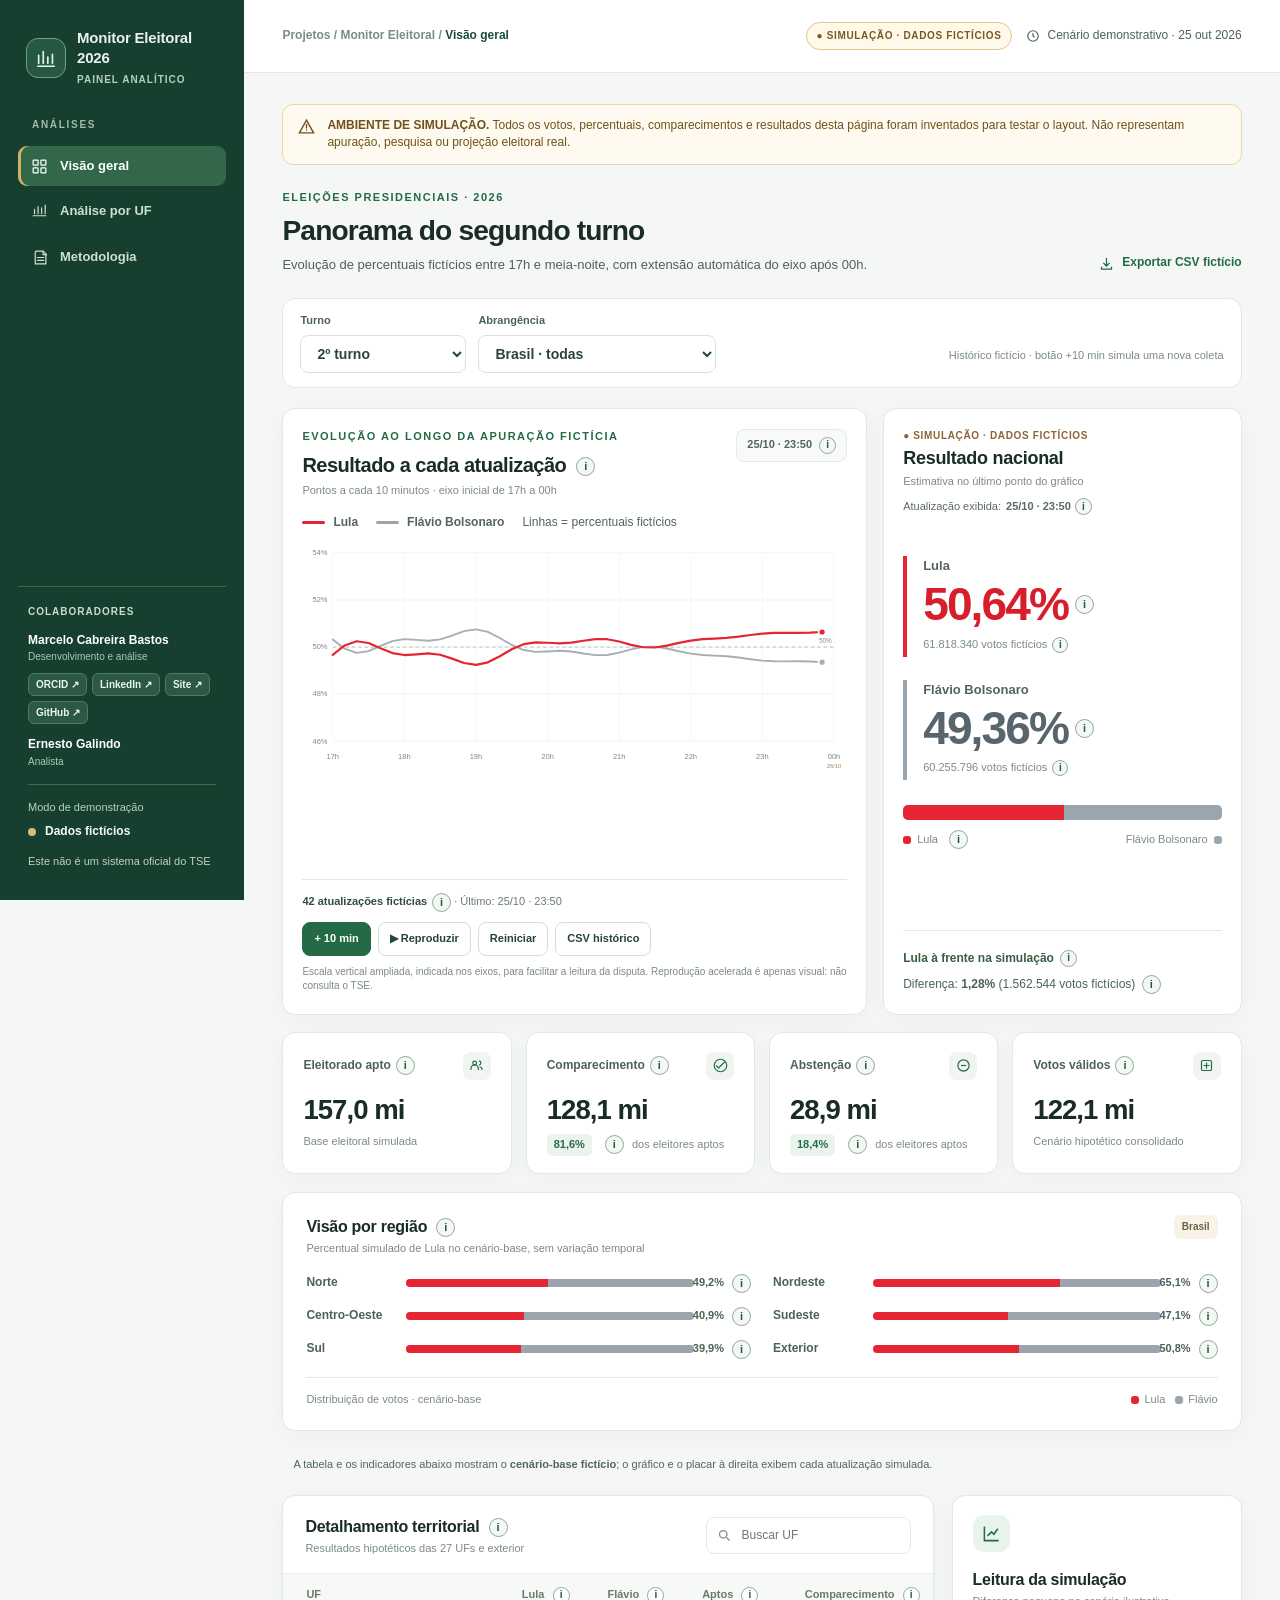
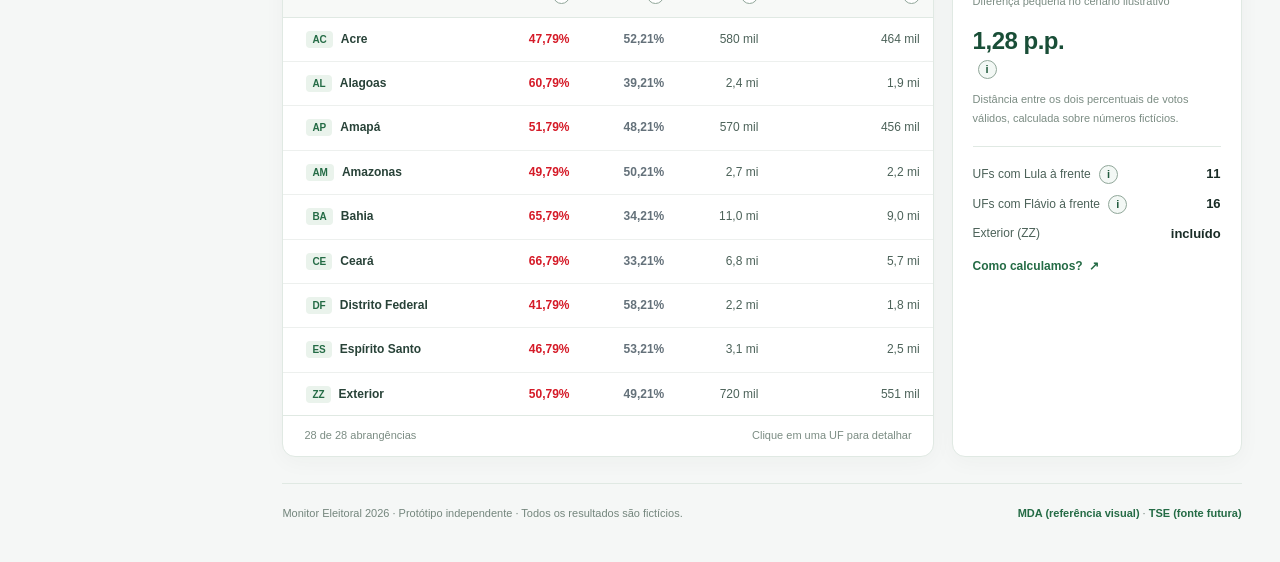
==== commit a561eefe: "fix: Ernesto Galindo aparece como Analista Co-Authored-By: Claude Opus 5.5 <noreply@anthropic.com>" ====
--- a/site/prototipo-simulacao.html
+++ b/site/prototipo-simulacao.html
@@ -363,7 +363,7 @@
           </div>
           <div class="side-person">
             <strong class="side-person-name">Ernesto Galindo</strong>
-            <span class="side-person-role">Colaborador</span>
+            <span class="side-person-role">Analista</span>
           </div>
         </section>
         <div class="side-demo" aria-label="Status da demonstração">
@@ -501,7 +501,7 @@
         <a href="https://github.com/marcelo7bastos" target="_blank" rel="noopener noreferrer">GitHub ↗</a>
       </div>
     </div>
-    <div class="mobile-team-person"><strong>Ernesto Galindo</strong><small>Colaborador</small></div>
+    <div class="mobile-team-person"><strong>Ernesto Galindo</strong><small>Analista</small></div>
   </div>
   <p class="credit-quiet">Este não é um sistema oficial do TSE</p>
 </section>
